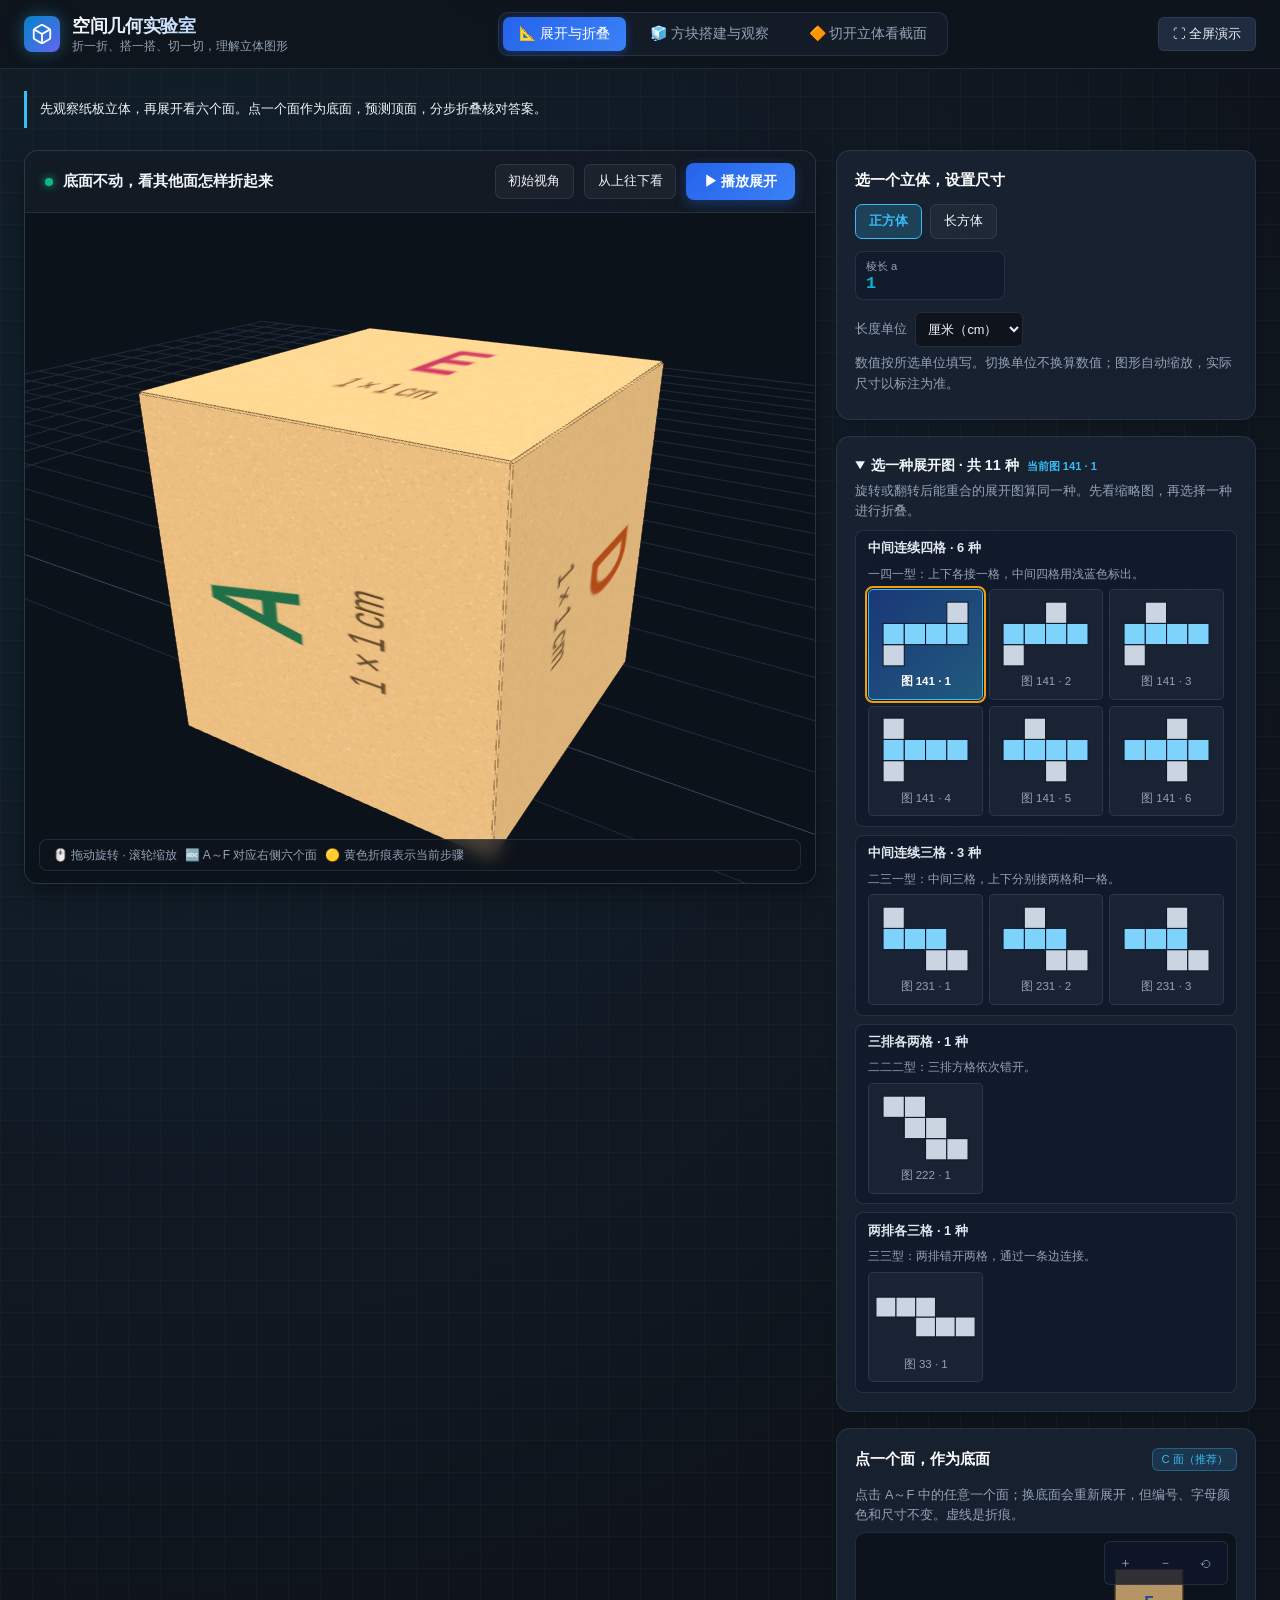
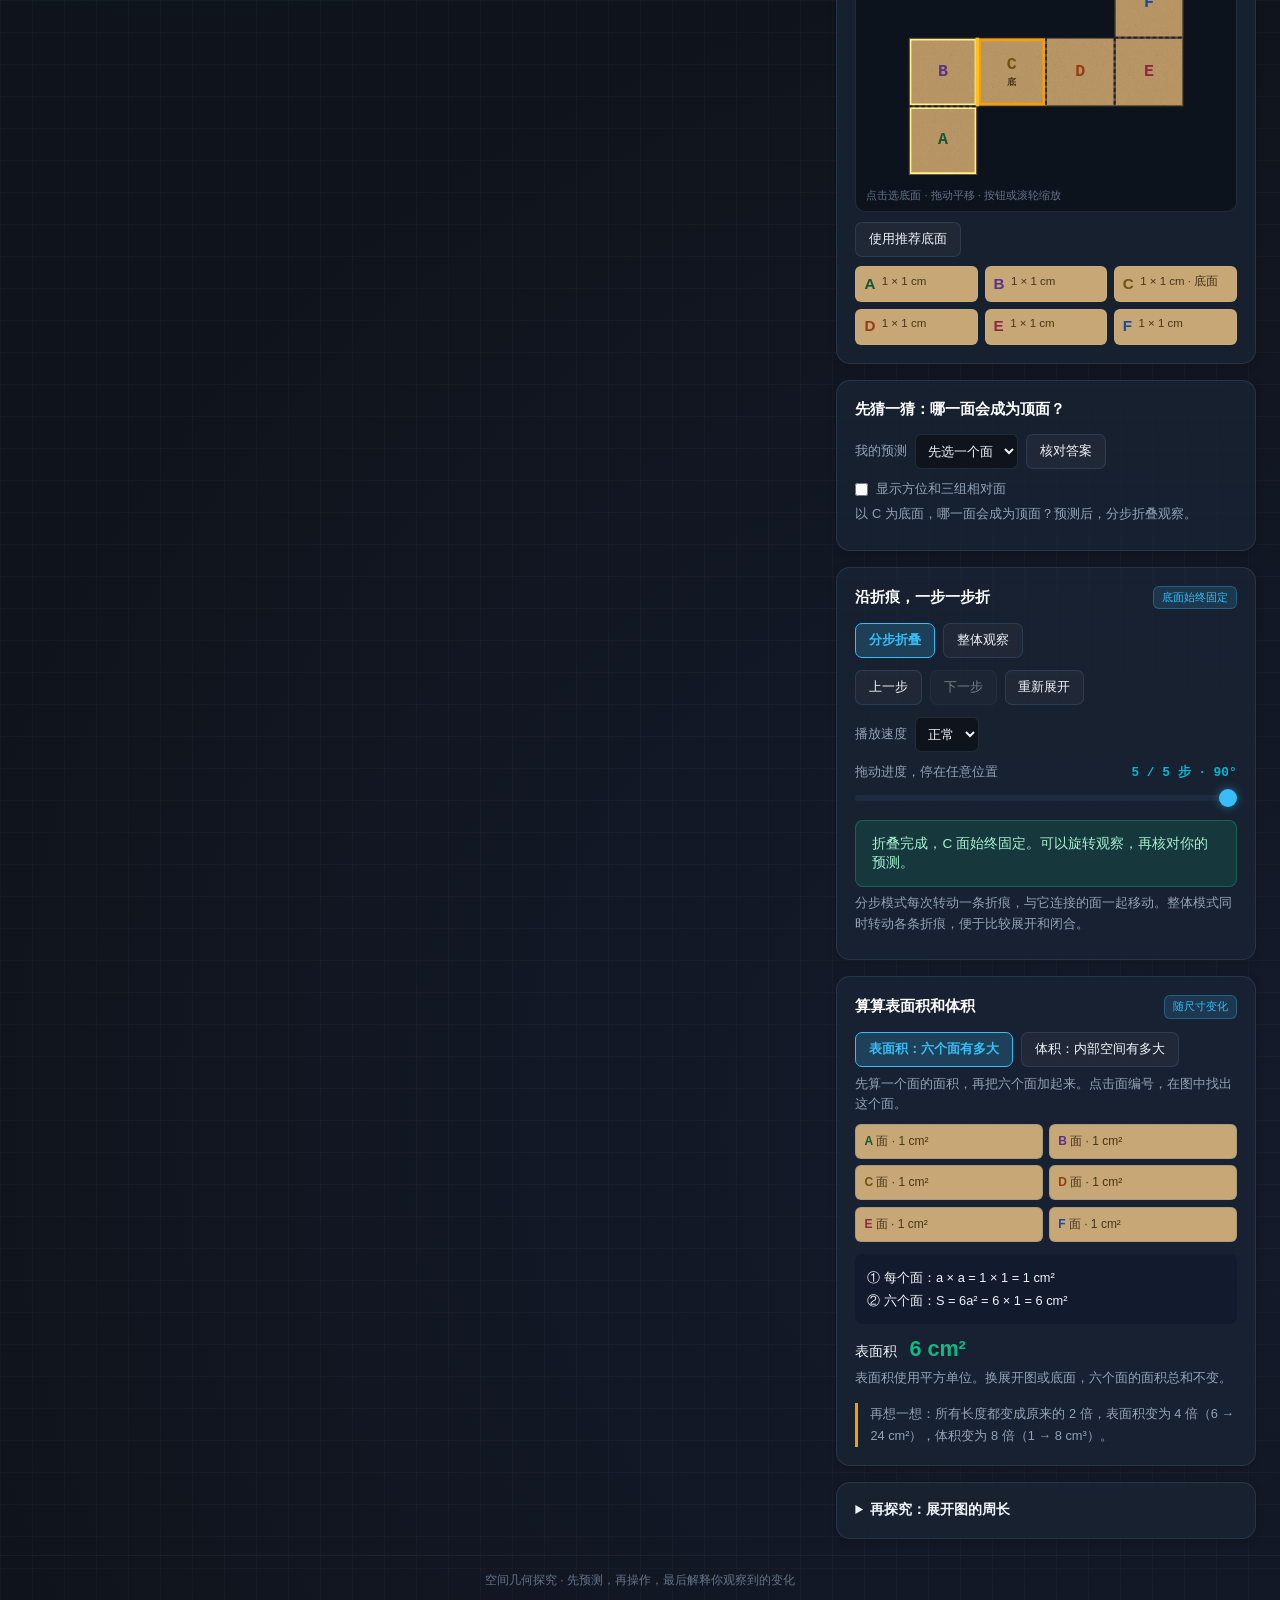
==== index.html @ ae6b18e2 "✨ feat: 更新展开图界面和功能，优化面颜色与样式" ====
<!DOCTYPE html>
<html lang="zh-CN">
<head>
  <meta charset="UTF-8">
  <meta name="viewport" content="width=device-width, initial-scale=1.0">
  <title>空间几何实验室 · 展开、搭建与截面</title>
  <link rel="stylesheet" href="css/main.css">
  <link rel="stylesheet" href="css/lab-modules.css">
</head>
<body>

  <!-- 顶部导航栏 -->
  <header class="header-bar">
    <div class="brand">
      <div class="brand-icon">
        <svg viewBox="0 0 24 24">
          <path d="M21 16V8a2 2 0 0 0-1-1.73l-7-4a2 2 0 0 0-2 0l-7 4A2 2 0 0 0 3 8v8a2 2 0 0 0 1 1.73l7 4a2 2 0 0 0 2 0l7-4A2 2 0 0 0 21 16z"></path>
          <polyline points="3.27 6.96 12 12.01 20.73 6.96"></polyline>
          <line x1="12" y1="22.08" x2="12" y2="12"></line>
        </svg>
      </div>
      <div class="brand-text">
        <h1>空间几何实验室</h1>
        <p>折一折、搭一搭、切一切，理解立体图形</p>
      </div>
    </div>

    <!-- 模块切换导航 -->
    <nav class="nav-tabs">
      <button class="tab-btn active" data-target="unfold">
        <span>📐 展开与折叠</span>
      </button>
      <button class="tab-btn" data-target="views">
        <span>🧊 方块搭建与观察</span>
      </button>
      <button class="tab-btn" data-target="section">
        <span>🔶 切开立体看截面</span>
      </button>
    </nav>

    <div class="header-actions">
      <button class="btn-secondary" id="btn-fullscreen" title="全屏沉浸式演示">
        <span>⛶ 全屏演示</span>
      </button>
    </div>
  </header>

  <!-- 主体工作区容器 -->
  <main class="main-container">

    <!-- ==============================================================
         模块 1: 通用展开与折叠工坊 (Unfold & Fold Studio)
         ============================================================== -->
    <section class="tab-panel active" id="panel-unfold">
      <p class="learning-note lesson-prompt">先观察纸板立体，再展开看六个面。点一个面作为底面，预测顶面，分步折叠核对答案。</p>
      <div class="workspace-grid">
        <div class="stage-card">
          <div class="stage-header">
            <div class="stage-title"><span class="dot"></span><span>底面不动，看其他面怎样折起来</span></div>
            <div class="stage-toolbar">
              <button class="btn-outline" id="btn-unfold-reset-cam">初始视角</button>
              <button class="btn-outline" id="btn-unfold-top-cam">从上往下看</button>
              <button class="btn-primary" id="btn-unfold-toggle">▶ 播放展开</button>
            </div>
          </div>
          <div class="stage-canvas-container" id="canvas-unfold-container">
            <div class="stage-overlay-tips">
              <span>🖱️ 拖动旋转 · 滚轮缩放</span>
              <span>🔤 A～F 对应右侧六个面</span>
              <span>🟡 黄色折痕表示当前步骤</span>
            </div>
          </div>
        </div>

        <div class="sidebar-panel">
          <div class="panel-card">
            <div class="card-title"><span>选一个立体，设置尺寸</span></div>
            <div class="btn-group">
              <button class="btn-outline unfold-shape-type-btn active" data-shape="cube">正方体</button>
              <button class="btn-outline unfold-shape-type-btn" data-shape="cuboid">长方体</button>
            </div>
            <div class="dimension-inputs-row cube-dimension-row" id="cube-dim-inputs-row" style="margin-top:0.75rem;">
              <div class="dim-input-box"><label for="unfold-cube-edge">棱长 a</label><input type="number" id="unfold-cube-edge" value="1" min="0.1" max="100" step="any"></div>
            </div>
            <div class="dimension-inputs-row" id="cuboid-dim-inputs-row" style="display:none;margin-top:0.75rem;">
              <div class="dim-input-box"><label for="unfold-dim-l">长</label><input type="number" id="unfold-dim-l" value="4" min="0.5" max="100" step="any"></div>
              <div class="dim-input-box"><label for="unfold-dim-w">宽</label><input type="number" id="unfold-dim-w" value="3" min="0.5" max="100" step="any"></div>
              <div class="dim-input-box"><label for="unfold-dim-h">高</label><input type="number" id="unfold-dim-h" value="2" min="0.5" max="100" step="any"></div>
            </div>
            <label class="unfold-speed-label" for="unfold-length-unit">长度单位
              <select id="unfold-length-unit"><option value="cm">厘米（cm）</option><option value="dm">分米（dm）</option><option value="m">米（m）</option></select>
            </label>
            <p class="learning-note">数值按所选单位填写。切换单位不换算数值；图形自动缩放，实际尺寸以标注为准。</p>
          </div>

          <details class="panel-card unfold-library" id="unfold-library" open>
            <summary><span id="unfold-library-title">选一种展开图 · 共 11 种</span><span class="tag" id="unfold-current-pattern"></span></summary>
            <p class="learning-note" id="unfold-library-note">旋转或翻转后能重合的展开图算同一种。</p>
            <div class="categories-accordion" id="unfold-pattern-library"></div>
          </details>

          <div class="panel-card">
            <div class="card-title"><span>点一个面，作为底面</span><span class="tag" id="unfold-base-label"></span></div>
            <p class="learning-note">点击 A～F 中的任意一个面；换底面会重新展开，但编号、字母颜色和尺寸不变。虚线是折痕。</p>
            <div class="unfold-canvas-2d-box" id="unfold-canvas-2d-box">
              <div class="canvas-2d-toolbar">
                <button class="canvas-2d-btn" id="btn-2d-zoomin" title="放大" aria-label="放大展开图">＋</button>
                <button class="canvas-2d-btn" id="btn-2d-zoomout" title="缩小" aria-label="缩小展开图">－</button>
                <button class="canvas-2d-btn" id="btn-2d-reset" title="居中" aria-label="展开图居中">⟲</button>
              </div>
              <div class="canvas-2d-drag-tip">点击选底面 · 拖动平移 · 按钮或滚轮缩放</div>
              <div class="unfold-canvas-stage" id="unfold-canvas-stage"></div>
            </div>
            <button class="btn-outline" id="btn-unfold-recommended" style="margin-top:0.6rem;">使用推荐底面</button>
            <div class="faces-legend-grid" id="faces-legend-container"></div>
          </div>

          <div class="panel-card">
            <div class="card-title"><span>先猜一猜：哪一面会成为顶面？</span></div>
            <div class="unfold-prediction-row">
              <label for="unfold-prediction">我的预测</label>
              <select id="unfold-prediction"></select>
              <button class="btn-outline" id="btn-unfold-check">核对答案</button>
            </div>
            <label class="views-check"><input type="checkbox" id="unfold-show-answers">显示方位和三组相对面</label>
            <p class="learning-note" id="unfold-answer" aria-live="polite"></p>
          </div>

          <div class="panel-card">
            <div class="card-title"><span>沿折痕，一步一步折</span><span class="tag">底面始终固定</span></div>
            <div class="btn-group">
              <button class="btn-outline unfold-mode-btn active" data-mode="steps" aria-pressed="true">分步折叠</button>
              <button class="btn-outline unfold-mode-btn" data-mode="together" aria-pressed="false">整体观察</button>
            </div>
            <div class="btn-group unfold-step-actions">
              <button class="btn-outline" id="btn-unfold-prev" disabled>上一步</button>
              <button class="btn-outline" id="btn-unfold-next">下一步</button>
              <button class="btn-outline" id="btn-unfold-open">重新展开</button>
            </div>
            <label class="unfold-speed-label" for="unfold-speed">播放速度
              <select id="unfold-speed"><option value="3.5">慢速</option><option value="2" selected>正常</option><option value="1">快速</option></select>
            </label>
            <div class="control-group" style="margin-top:0.75rem;">
              <div class="control-label"><label for="unfold-progress-slider">拖动进度，停在任意位置</label><span class="val" id="unfold-progress-val">0 / 5 步</span></div>
              <input type="range" id="unfold-progress-slider" min="0" max="1000" step="1" value="0">
            </div>
            <div class="status-banner info" id="unfold-status-banner">请选择展开图和底面。</div>
            <p class="learning-note">分步模式每次转动一条折痕，与它连接的面一起移动。整体模式同时转动各条折痕，便于比较展开和闭合。</p>
          </div>

          <div class="panel-card unfold-measures">
            <div class="card-title"><span>算算表面积和体积</span><span class="tag">随尺寸变化</span></div>
            <div class="btn-group" aria-label="选择计算内容">
              <button class="btn-outline unfold-measure-btn active" data-measure="area" aria-pressed="true">表面积：六个面有多大</button>
              <button class="btn-outline unfold-measure-btn" data-measure="volume" aria-pressed="false">体积：内部空间有多大</button>
            </div>
            <div id="unfold-area-lesson">
              <p class="learning-note">先算一个面的面积，再把六个面加起来。点击面编号，在图中找出这个面。</p>
              <div class="unfold-face-areas" id="unfold-face-areas"></div>
              <div class="measure-formula" id="unfold-area-formula"></div>
              <div class="measure-result">表面积 <strong id="unfold-area-result"></strong></div>
              <p class="learning-note">表面积使用平方单位。换展开图或底面，六个面的面积总和不变。</p>
            </div>
            <div id="unfold-volume-lesson" hidden>
              <p class="learning-note">把立体看成一层层相同的底面：底面积 × 垂直于底面的高度。</p>
              <div class="measure-formula" id="unfold-volume-formula"></div>
              <div class="measure-result">体积 <strong id="unfold-volume-result"></strong></div>
              <p class="learning-note">体积使用立方单位。这里计算折成完整立体后的体积；换底面会改变底面积和高度的取法，体积不变。</p>
              <button class="btn-outline" id="btn-unfold-show-solid">折到闭合，看完整立体</button>
            </div>
            <div class="measure-scaling" id="unfold-measure-scaling"></div>
          </div>

          <details class="panel-card unfold-perimeter">
            <summary>再探究：展开图的周长</summary>
            <div class="metric-card" id="perimeter-calc-result" style="margin-top:0.75rem;">请选择展开图。</div>
          </details>
        </div>
      </div>
    </section>


    <!-- ==============================================================
         模块 2: 通用小立方块堆叠与三视图生成器 (Voxel Studio)
         ============================================================== -->
    <section class="tab-panel" id="panel-views">
      <p class="learning-note lesson-prompt">先搭一个图形，再从不同方向观察。相同的主视图和左视图，能不能对应不同的搭法？</p>
      <div class="workspace-grid">
        <div class="stage-card">
          <div class="stage-header">
            <div class="stage-title"><span class="dot"></span><span>看看你搭的立体</span></div>
            <span class="tag" id="views-camera-label" aria-live="polite">自由观察</span>
          </div>
          <div class="views-observe-toolbar">
            <div class="btn-group" aria-label="选择观察方向">
              <button class="btn-outline views-direction-btn active" data-direction="" aria-pressed="true">自由观察</button>
              <button class="btn-outline views-direction-btn" data-direction="front" aria-pressed="false">从前看</button>
              <button class="btn-outline views-direction-btn" data-direction="back" aria-pressed="false">从后看</button>
              <button class="btn-outline views-direction-btn" data-direction="left" aria-pressed="false">从左看</button>
              <button class="btn-outline views-direction-btn" data-direction="right" aria-pressed="false">从右看</button>
              <button class="btn-outline views-direction-btn" data-direction="top" aria-pressed="false">从上看</button>
              <button class="btn-outline views-direction-btn" data-direction="bottom" aria-pressed="false">从下看</button>
            </div>
            <label class="views-check"><input type="checkbox" id="views-show-directions">显示搭建台的方向标记</label>
            <p class="learning-note">前后左右以搭建台为参照，拖动观察不会改变这些方向。黄色标记是右侧选中的位置。</p>
          </div>
          <div class="stage-canvas-container" id="canvas-views-container">
            <div class="stage-overlay-tips">
              <span>🖱️ 拖动旋转 · 滚轮缩放</span>
              <span>👆 点击方向按钮，与右侧的图比较</span>
            </div>
          </div>
        </div>

        <div class="sidebar-panel">
          <div class="panel-card">
            <div class="card-title"><span>搭一搭方块</span><span class="tag">选位置，再增减</span></div>
            <div class="views-board-size">
              <label>排数 <input type="number" id="views-rows" min="1" max="10" step="1" value="3"></label>
              <label>列数 <input type="number" id="views-cols" min="1" max="10" step="1" value="3"></label>
              <button class="btn-outline" id="btn-views-size">调整区域</button>
            </div>
            <div class="btn-group views-size-shortcuts">
              <button class="btn-outline" data-resize-axis="rows" data-delta="1">＋ 一排</button>
              <button class="btn-outline" data-resize-axis="rows" data-delta="-1">－ 末排</button>
              <button class="btn-outline" data-resize-axis="cols" data-delta="1">＋ 一列</button>
              <button class="btn-outline" data-resize-axis="cols" data-delta="-1">－ 末列</button>
            </div>
            <p class="learning-note">搭建区可设为 1～10 排、1～10 列。上方是后排，下方是前排；格内数字表示该位置有几块。</p>
            <div class="views-matrix-scroll">
              <table class="topview-matrix-table" id="topview-matrix-table" aria-label="从上往下看的搭建位置"></table>
            </div>
            <div class="views-selected-editor">
              <div class="control-label"><span>选中的位置</span><strong id="views-selected-cell"></strong></div>
              <div class="views-board-size">
                <label>方块数 <input type="number" id="views-cell-height" min="0" max="10" step="1" value="0"></label>
                <button class="btn-outline" id="btn-views-add">＋ 添加一块</button>
                <button class="btn-outline" id="btn-views-remove">－ 删除一块</button>
              </div>
              <p class="learning-note">每个位置最多 10 块，从底部连续堆叠。也可右键删除一块。</p>
            </div>
            <div class="btn-group">
              <button class="btn-outline" id="btn-views-undo" disabled>撤销上一步</button>
              <button class="btn-outline" id="btn-clear-views">清空方块</button>
            </div>
            <p id="views-edit-status" class="learning-note" role="status"></p>
          </div>

          <div class="panel-card">
            <div class="card-title"><span>从不同方向看</span><span class="tag">点击小图观察</span></div>
            <div class="btn-group" aria-label="显示哪些投影">
              <button class="btn-outline views-mode-btn active" data-mode="three" aria-pressed="true">三视图</button>
              <button class="btn-outline views-mode-btn" data-mode="six" aria-pressed="false">六方向视图</button>
            </div>
            <p class="learning-note" id="views-projection-note"></p>
            <div class="views-triple-display">
              <button class="view-card-mini views-direction-btn" data-direction="front" data-projection="front" aria-pressed="false">
                <span class="v-title">从前看 <span class="badge">主视图</span></span>
                <span class="view-svg-container"><svg id="svg-front-view" role="img" aria-label="主视图"></svg></span>
              </button>
              <button class="view-card-mini views-direction-btn" data-direction="left" data-projection="left" aria-pressed="false">
                <span class="v-title">从左看 <span class="badge">左视图</span></span>
                <span class="view-svg-container"><svg id="svg-left-view" role="img" aria-label="左视图"></svg></span>
              </button>
              <button class="view-card-mini views-direction-btn" data-direction="top" data-projection="top" aria-pressed="false">
                <span class="v-title">从上看 <span class="badge">俯视图</span></span>
                <span class="view-svg-container"><svg id="svg-top-view" role="img" aria-label="俯视图"></svg></span>
              </button>
              <button class="view-card-mini views-direction-btn" data-direction="back" data-projection="back" aria-pressed="false" hidden>
                <span class="v-title">从后看 <span class="badge">后视图</span></span>
                <span class="view-svg-container"><svg id="svg-back-view" role="img" aria-label="后视图"></svg></span>
              </button>
              <button class="view-card-mini views-direction-btn" data-direction="right" data-projection="right" aria-pressed="false" hidden>
                <span class="v-title">从右看 <span class="badge">右视图</span></span>
                <span class="view-svg-container"><svg id="svg-right-view" role="img" aria-label="右视图"></svg></span>
              </button>
              <button class="view-card-mini views-direction-btn" data-direction="bottom" data-projection="bottom" aria-pressed="false" hidden>
                <span class="v-title">从下看 <span class="badge">仰视图</span></span>
                <span class="view-svg-container"><svg id="svg-bottom-view" role="img" aria-label="仰视图"></svg></span>
              </button>
            </div>
            <label class="views-check"><input type="checkbox" id="views-show-heights">在上、下视图中显示辅助数量</label>
          </div>

          <div class="panel-card">
            <div class="card-title"><span>同样的视图，不同的搭法</span></div>
            <div class="status-banner" id="views-q16-banner"></div>
            <div class="btn-group" style="margin-top:0.75rem;">
              <button class="btn-outline" id="btn-views-min">试试最少用几块</button>
              <button class="btn-outline" id="btn-views-max">试试最多用几块</button>
            </div>
            <p class="learning-note">保持主视图和左视图，换一种搭法。观察俯视图，解释方块数为什么不同；可以撤销恢复。</p>
          </div>

          <div class="panel-card">
            <div class="card-title"><span>从这些例子开始</span><span class="tag">载入会替换当前搭法，可撤销</span></div>
            <div class="unfold-templates-pill">
              <button class="template-pill-btn views-demo-btn active" data-pattern="stepped">高低错落</button>
              <button class="template-pill-btn views-demo-btn" data-pattern="corner">层层阶梯</button>
              <button class="template-pill-btn views-demo-btn" data-pattern="u-shape">围成凹形</button>
            </div>
          </div>
        </div>
      </div>
    </section>


    <!-- ==============================================================
         模块 3: 通用截面与切片实验室 (Cross-Section Lab)
         ============================================================== -->
    <section class="tab-panel" id="panel-section">
      <p class="learning-note lesson-prompt">先预测截面形状，再改变高度或立体姿态。拖动 3D 画面只改变观察视角；截面由右侧参数决定。</p>
      <div class="workspace-grid">
        <div class="stage-card">
          <div class="stage-header">
            <div class="stage-title">
              <span class="dot"></span>
              <span>看看切出来的形状</span>
            </div>
            <div class="stage-toolbar">
              <button class="btn-outline" id="btn-section-reset-cam">回到初始视角</button>
              <span id="section-shape-badge" class="section-shape-badge tri">计算截面中...</span>
            </div>
          </div>
          <div class="stage-canvas-container" id="canvas-section-container">
            <div class="stage-overlay-tips">
              <span>🖱️ <kbd>拖拽</kbd> 旋转观察视角（不改变截面）</span>
              <span>🟡 黄色图形就是切出的截面</span>
            </div>
          </div>
        </div>

        <div class="sidebar-panel">
          <div class="panel-card">
            <div class="card-title">
              <span>选择要切的立体</span>
              <span class="tag">比较不同立体</span>
            </div>
            <div class="btn-group">
              <button class="btn-outline solid-type-btn active" data-solid="cube">正方体 (6面)</button>
              <button class="btn-outline solid-type-btn" data-solid="cuboid">长方体 (6面)</button>
              <button class="btn-outline solid-type-btn" data-solid="tetra">正四面体 (4面)</button>
            </div>
          </div>

          <div class="panel-card">
            <div class="card-title">
              <span>改变切的位置和立体姿态</span>
              <span class="tag">边调边观察</span>
            </div>
            <div class="control-group">
              <div class="control-label">
                <span>切到多高的位置</span>
                <span class="val" id="water-level-val">50%</span>
              </div>
              <input aria-label="水平切面相对高度" type="range" id="water-level-slider" min="5" max="95" value="50">
            </div>

            <!-- 经典姿态预设 -->
            <div class="control-group">
              <div class="control-label">
                <span>试试这些切法</span>
              </div>
              <div class="preset-orientations-grid">
                <button class="btn-outline" id="btn-preset-corner">📐 靠近底部切角</button>
                <button class="btn-outline" id="btn-preset-face">⬛ 平放中部切面</button>
                <button class="btn-outline" id="btn-preset-edge">▱ 倾斜切面</button>
                <button class="btn-outline" id="btn-preset-hexagon">🛑 中部对称（正六边形）</button>
              </div>
            </div>

            <!-- 三轴微调 -->
            <div class="control-group">
              <div class="control-label">
                <span>转动立体，观察截面变化</span>
              </div>
              <div style="display:grid;grid-template-columns:repeat(3, 1fr);gap:0.4rem;">
                <label class="axis-control">X 轴 <output id="cube-rot-x-val"></output><input aria-label="几何体 X 轴姿态角" step="0.1" type="range" id="cube-rot-x" min="-180" max="180" value="45" title="X轴旋转"></label>
                <label class="axis-control">Y 轴 <output id="cube-rot-y-val"></output><input aria-label="几何体 Y 轴姿态角" step="0.1" type="range" id="cube-rot-y" min="-180" max="180" value="0" title="Y轴旋转"></label>
                <label class="axis-control">Z 轴 <output id="cube-rot-z-val"></output><input aria-label="几何体 Z 轴姿态角" step="0.1" type="range" id="cube-rot-z" min="-180" max="180" value="35" title="Z轴旋转"></label>
              </div>
            </div>

            <!-- 数据指标 -->
            <div class="metric-grid">
              <div class="metric-card">
                <div class="label">切出的图形有几条边</div>
                <div class="value" id="sec-metric-edges">-</div>
              </div>
              <div class="metric-card">
                <div class="label">这个立体最多能切出几条边</div>
                <div class="value" id="sec-metric-max" style="color:var(--accent-emerald);">-</div>
              </div>
            </div>

            <div style="font-size:0.8rem;color:#cbd5e1;margin-top:0.75rem;" id="section-shape-desc"></div>

            <!-- 通用定理卡片 -->
            <div class="impossible-heptagon-card">
              <div class="impossible-title">
                <span>💡 截面边数为什么有上限？</span>
              </div>
              <div class="impossible-desc">
                平面截凸多面体所形成的截面，其<strong>每一条边都是该平面与多面体某一个表面的交线</strong>。<br>
                因此：<strong>截面多边形的边数 k 绝不可能超过该几何体自身的表面总数 F</strong>（有面积的截面满足 3 ≤ k ≤ F）。
              </div>
            </div>
          </div>
        </div>
      </div>
    </section>


  </main>

  <footer class="footer-bar">
    空间几何探究 · 先预测，再操作，最后解释你观察到的变化
  </footer>

  <!-- 引入 Three.js 与 OrbitControls (优先本地，缺失时自动 CDN 回退) -->
  <script src="lib/three.min.js"></script>
  <script>
    if (!window.THREE) {
      document.write('<script src="https://cdnjs.cloudflare.com/ajax/libs/three.js/r128/three.min.js"><\/script>');
    }
  </script>
  <script src="lib/OrbitControls.js"></script>
  <script>
    if (!window.THREE || !THREE.OrbitControls) {
      document.write('<script src="https://cdn.jsdelivr.net/npm/three@0.128.0/examples/js/controls/OrbitControls.js"><\/script>');
    }
  </script>

  <!-- 业务逻辑脚本 -->
  <script src="js/lab-common.js"></script>
  <script src="js/lab-unfold.js"></script>
  <script src="js/lab-views.js"></script>
  <script src="js/lab-section.js"></script>
  <script src="js/app.js"></script>

</body>
</html>
---- css/main.css ----
/* ===================================================================
   几何空间探索实验室 (MathSpace 3D Geometric Lab)
   现代数学教学与空间几何探究平台
   =================================================================== */

:root {
  --bg-primary: #0f141c;
  --bg-secondary: #161e2b;
  --bg-tertiary: #1f2b3e;
  --bg-card: rgba(26, 36, 52, 0.75);
  --bg-card-hover: rgba(35, 49, 70, 0.85);
  --border-color: rgba(90, 115, 150, 0.25);
  --border-focus: #3b82f6;

  --text-main: #f1f5f9;
  --text-muted: #94a3b8;
  --text-dim: #64748b;

  --accent-blue: #38bdf8;
  --accent-cyan: #06b6d4;
  --accent-emerald: #10b981;
  --accent-amber: #f59e0b;
  --accent-rose: #f43f5e;
  --accent-indigo: #6366f1;
  --accent-purple: #8b5cf6;

  --shadow-sm: 0 2px 8px rgba(0, 0, 0, 0.2);
  --shadow-md: 0 8px 24px rgba(0, 0, 0, 0.35);
  --shadow-lg: 0 16px 40px rgba(0, 0, 0, 0.5);

  --font-sans: -apple-system, BlinkMacSystemFont, "Segoe UI", Roboto, "PingFang SC", "Hiragino Sans GB", "Microsoft YaHei", sans-serif;
  --font-mono: "JetBrains Mono", "Fira Code", Consolas, Menlo, monospace;
}

* {
  box-sizing: border-box;
  margin: 0;
  padding: 0;
}

body {
  font-family: var(--font-sans);
  background-color: var(--bg-primary);
  color: var(--text-main);
  min-height: 100vh;
  display: flex;
  flex-direction: column;
  overflow-x: hidden;
  background-image: 
    radial-gradient(circle at 15% 15%, rgba(56, 189, 248, 0.08) 0%, transparent 40%),
    radial-gradient(circle at 85% 85%, rgba(99, 102, 241, 0.08) 0%, transparent 40%),
    linear-gradient(rgba(255, 255, 255, 0.02) 1px, transparent 1px),
    linear-gradient(90deg, rgba(255, 255, 255, 0.02) 1px, transparent 1px);
  background-size: 100% 100%, 100% 100%, 32px 32px, 32px 32px;
}

/* 顶部导航栏 */
.header-bar {
  background: rgba(15, 20, 28, 0.85);
  backdrop-filter: blur(16px);
  -webkit-backdrop-filter: blur(16px);
  border-bottom: 1px solid var(--border-color);
  padding: 0.75rem 1.5rem;
  display: flex;
  align-items: center;
  justify-content: space-between;
  position: sticky;
  top: 0;
  z-index: 50;
}

.brand {
  display: flex;
  align-items: center;
  gap: 0.75rem;
}

.brand-icon {
  width: 36px;
  height: 36px;
  background: linear-gradient(135deg, #0284c7, #6366f1);
  border-radius: 8px;
  display: flex;
  align-items: center;
  justify-content: center;
  box-shadow: 0 0 16px rgba(56, 189, 248, 0.35);
}

.brand-icon svg {
  width: 22px;
  height: 22px;
  fill: none;
  stroke: #ffffff;
  stroke-width: 2;
}

.brand-text h1 {
  font-size: 1.15rem;
  font-weight: 700;
  letter-spacing: -0.02em;
  background: linear-gradient(to right, #f8fafc, #93c5fd);
  -webkit-background-clip: text;
  -webkit-text-fill-color: transparent;
}

.brand-text p {
  font-size: 0.75rem;
  color: var(--text-muted);
}

/* 模块切换导航 */
.nav-tabs {
  display: flex;
  gap: 0.5rem;
  background: rgba(22, 30, 43, 0.8);
  padding: 0.25rem;
  border-radius: 10px;
  border: 1px solid var(--border-color);
}

.tab-btn {
  display: flex;
  align-items: center;
  gap: 0.5rem;
  padding: 0.5rem 1rem;
  background: transparent;
  border: none;
  color: var(--text-muted);
  font-size: 0.875rem;
  font-weight: 500;
  border-radius: 7px;
  cursor: pointer;
  transition: all 0.2s ease;
  white-space: nowrap;
}

.tab-btn:hover {
  color: var(--text-main);
  background: rgba(255, 255, 255, 0.05);
}

.tab-btn.active {
  color: #ffffff;
  background: linear-gradient(135deg, #2563eb, #3b82f6);
  box-shadow: 0 2px 10px rgba(37, 99, 235, 0.4);
}

.tab-badge {
  font-size: 0.65rem;
  padding: 0.1rem 0.4rem;
  background: rgba(255, 255, 255, 0.2);
  border-radius: 999px;
  font-family: var(--font-mono);
}

/* 顶部操作区 */
.header-actions {
  display: flex;
  align-items: center;
  gap: 0.75rem;
}

.btn-secondary {
  display: flex;
  align-items: center;
  gap: 0.4rem;
  padding: 0.45rem 0.85rem;
  background: var(--bg-tertiary);
  border: 1px solid var(--border-color);
  color: var(--text-main);
  font-size: 0.8rem;
  border-radius: 6px;
  cursor: pointer;
  transition: all 0.2s;
}

.btn-secondary:hover {
  background: rgba(255, 255, 255, 0.1);
  border-color: rgba(255, 255, 255, 0.2);
}

/* 主内容容器 */
.main-container {
  flex: 1;
  display: flex;
  flex-direction: column;
  padding: 1rem 1.5rem;
  gap: 1rem;
  max-width: 1720px;
  width: 100%;
  margin: 0 auto;
}

/* 模块面板基础布局 */
.tab-panel {
  display: none;
  flex: 1;
  animation: fadeIn 0.3s ease forwards;
}

.tab-panel.active {
  display: flex;
  flex-direction: column;
  gap: 1rem;
}

@keyframes fadeIn {
  from { opacity: 0; transform: translateY(6px); }
  to { opacity: 1; transform: translateY(0); }
}

/* 左右分栏工作台 */
.workspace-grid {
  display: grid;
  grid-template-columns: 1fr 420px;
  gap: 1.25rem;
  flex: 1;
  min-height: 640px;
}

@media (max-width: 1200px) {
  .workspace-grid {
    grid-template-columns: 1fr;
  }
}

/* 3D 舞台与主视区卡片 */
.stage-card {
  background: var(--bg-card);
  backdrop-filter: blur(12px);
  -webkit-backdrop-filter: blur(12px);
  border: 1px solid var(--border-color);
  border-radius: 14px;
  display: flex;
  flex-direction: column;
  overflow: hidden;
  box-shadow: var(--shadow-md);
  position: relative;
}

.stage-header {
  padding: 0.75rem 1.25rem;
  background: rgba(15, 20, 28, 0.6);
  border-bottom: 1px solid var(--border-color);
  display: flex;
  align-items: center;
  justify-content: space-between;
}

.stage-title {
  display: flex;
  align-items: center;
  gap: 0.6rem;
  font-size: 0.95rem;
  font-weight: 600;
}

.stage-title .dot {
  width: 8px;
  height: 8px;
  border-radius: 50%;
  background: var(--accent-emerald);
  box-shadow: 0 0 8px var(--accent-emerald);
}

.stage-toolbar {
  display: flex;
  align-items: center;
  gap: 0.5rem;
}

.stage-canvas-container {
  flex: 1;
  position: relative;
  min-height: 480px;
  background: radial-gradient(circle at center, #182333 0%, #0c121a 100%);
  cursor: grab;
}

.stage-canvas-container:active {
  cursor: grabbing;
}

.stage-canvas-container canvas {
  width: 100% !important;
  height: 100% !important;
  display: block;
}

/* 3D 浮动提示与辅助层 */
.stage-overlay-tips {
  position: absolute;
  bottom: 12px;
  left: 14px;
  background: rgba(15, 20, 28, 0.75);
  backdrop-filter: blur(8px);
  border: 1px solid var(--border-color);
  padding: 0.4rem 0.8rem;
  border-radius: 8px;
  font-size: 0.75rem;
  color: var(--text-muted);
  pointer-events: none;
  display: flex;
  align-items: center;
  gap: 0.5rem;
}

.stage-overlay-tips kbd {
  background: rgba(255, 255, 255, 0.1);
  padding: 0.1rem 0.35rem;
  border-radius: 4px;
  font-family: var(--font-mono);
  color: var(--text-main);
}

/* 右侧控制与原题解析卡片 */
.sidebar-panel {
  display: flex;
  flex-direction: column;
  gap: 1rem;
}

.panel-card {
  background: var(--bg-card);
  backdrop-filter: blur(12px);
  -webkit-backdrop-filter: blur(12px);
  border: 1px solid var(--border-color);
  border-radius: 14px;
  padding: 1.15rem;
  box-shadow: var(--shadow-sm);
}

.card-title {
  font-size: 0.95rem;
  font-weight: 600;
  display: flex;
  align-items: center;
  justify-content: space-between;
  margin-bottom: 0.85rem;
  color: #ffffff;
}

.card-title .tag {
  font-size: 0.7rem;
  font-weight: 500;
  padding: 0.2rem 0.5rem;
  border-radius: 6px;
  background: rgba(56, 189, 248, 0.15);
  color: var(--accent-blue);
  border: 1px solid rgba(56, 189, 248, 0.3);
}

/* 试卷原题展示小条 */
.question-snippet {
  background: rgba(15, 23, 42, 0.6);
  border-left: 3px solid var(--accent-blue);
  padding: 0.75rem;
  border-radius: 0 8px 8px 0;
  font-size: 0.825rem;
  line-height: 1.5;
  color: var(--text-main);
  margin-bottom: 0.85rem;
}

.question-snippet .q-badge {
  display: inline-block;
  font-weight: bold;
  color: var(--accent-blue);
  margin-right: 0.3rem;
}

/* 交互控制组 */
.control-group {
  margin-bottom: 0.9rem;
}

.control-group:last-child {
  margin-bottom: 0;
}

.control-label {
  display: flex;
  justify-content: space-between;
  font-size: 0.8rem;
  color: var(--text-muted);
  margin-bottom: 0.4rem;
}

.control-label span.val {
  color: var(--accent-cyan);
  font-family: var(--font-mono);
  font-weight: 600;
}

/* 按钮与选项卡组 */
.btn-group {
  display: flex;
  gap: 0.5rem;
  flex-wrap: wrap;
}

.btn-primary {
  display: inline-flex;
  align-items: center;
  justify-content: center;
  gap: 0.5rem;
  padding: 0.6rem 1.1rem;
  background: linear-gradient(135deg, #2563eb, #3b82f6);
  color: #ffffff;
  border: none;
  border-radius: 8px;
  font-size: 0.85rem;
  font-weight: 600;
  cursor: pointer;
  transition: all 0.2s ease;
  box-shadow: 0 4px 12px rgba(37, 99, 235, 0.35);
}

.btn-primary:hover {
  transform: translateY(-1px);
  box-shadow: 0 6px 16px rgba(37, 99, 235, 0.5);
}

.btn-primary:active {
  transform: translateY(0);
}

.btn-accent {
  background: linear-gradient(135deg, #059669, #10b981);
  box-shadow: 0 4px 12px rgba(16, 185, 129, 0.35);
}

.btn-accent:hover {
  box-shadow: 0 6px 16px rgba(16, 185, 129, 0.5);
}

.btn-outline {
  padding: 0.5rem 0.8rem;
  background: rgba(255, 255, 255, 0.04);
  border: 1px solid var(--border-color);
  color: var(--text-main);
  border-radius: 7px;
  font-size: 0.8rem;
  cursor: pointer;
  transition: all 0.2s;
}

.btn-outline:hover {
  background: rgba(255, 255, 255, 0.1);
  border-color: rgba(255, 255, 255, 0.25);
}

.btn-outline.active {
  background: rgba(56, 189, 248, 0.2);
  border-color: var(--accent-blue);
  color: var(--accent-blue);
  font-weight: 600;
}

/* 滑动条美化 */
input[type="range"] {
  -webkit-appearance: none;
  width: 100%;
  height: 6px;
  background: var(--bg-tertiary);
  border-radius: 3px;
  outline: none;
}

input[type="range"]::-webkit-slider-thumb {
  -webkit-appearance: none;
  width: 18px;
  height: 18px;
  border-radius: 50%;
  background: var(--accent-blue);
  cursor: pointer;
  box-shadow: 0 0 10px rgba(56, 189, 248, 0.5);
  transition: transform 0.1s;
}

input[type="range"]::-webkit-slider-thumb:hover {
  transform: scale(1.15);
}

/* 结论与状态提示卡 */
.status-banner {
  padding: 0.8rem 1rem;
  border-radius: 8px;
  font-size: 0.85rem;
  line-height: 1.45;
  margin-top: 0.75rem;
  display: flex;
  align-items: flex-start;
  gap: 0.6rem;
}

.status-banner.success {
  background: rgba(16, 185, 129, 0.15);
  border: 1px solid rgba(16, 185, 129, 0.35);
  color: #a7f3d0;
}

.status-banner.warning {
  background: rgba(245, 158, 11, 0.15);
  border: 1px solid rgba(245, 158, 11, 0.35);
  color: #fde68a;
}

.status-banner.danger {
  background: rgba(244, 63, 94, 0.15);
  border: 1px solid rgba(244, 63, 94, 0.35);
  color: #fecdd3;
}

.status-banner.info {
  background: rgba(56, 189, 248, 0.15);
  border: 1px solid rgba(56, 189, 248, 0.35);
  color: #bae6fd;
}

/* 数据看板小表格与指标卡 */
.metric-grid {
  display: grid;
  grid-template-columns: repeat(2, 1fr);
  gap: 0.6rem;
  margin-top: 0.75rem;
}

.metric-card {
  background: rgba(15, 23, 42, 0.45);
  padding: 0.65rem;
  border-radius: 8px;
  border: 1px solid rgba(255, 255, 255, 0.05);
}

.metric-card .label {
  font-size: 0.72rem;
  color: var(--text-muted);
}

.metric-card .value {
  font-size: 1.15rem;
  font-weight: 700;
  font-family: var(--font-mono);
  color: var(--accent-cyan);
  margin-top: 0.2rem;
}

/* 核心知识点收折面板 */
.knowledge-drawer {
  background: rgba(15, 23, 42, 0.5);
  border-radius: 8px;
  border: 1px solid var(--border-color);
  overflow: hidden;
  margin-top: 0.75rem;
}

.knowledge-header {
  padding: 0.65rem 0.9rem;
  cursor: pointer;
  display: flex;
  justify-content: space-between;
  align-items: center;
  font-size: 0.8rem;
  font-weight: 600;
  color: var(--text-muted);
  user-select: none;
  transition: color 0.2s;
}

.knowledge-header:hover {
  color: var(--text-main);
}

.knowledge-body {
  padding: 0.85rem;
  font-size: 0.8rem;
  line-height: 1.6;
  color: #cbd5e1;
  border-top: 1px solid var(--border-color);
  background: rgba(10, 15, 24, 0.3);
}

.knowledge-body ol, .knowledge-body ul {
  padding-left: 1.2rem;
  margin-top: 0.4rem;
}

.knowledge-body li {
  margin-bottom: 0.3rem;
}

/* 底栏 */
.footer-bar {
  text-align: center;
  padding: 1rem;
  font-size: 0.75rem;
  color: var(--text-dim);
  border-top: 1px solid rgba(255, 255, 255, 0.05);
  margin-top: auto;
}

/* Teaching controls remain usable on a projector, tablet, and keyboard. */
button:focus-visible, input:focus-visible {
  outline: 3px solid var(--accent-amber);
  outline-offset: 3px;
}
button[hidden] { display: none; }
.workspace-grid { grid-template-columns: minmax(0, 1fr) 420px; align-items: start; }
.stage-card { min-width: 0; position: sticky; top: 90px; }
.stage-canvas-container { height: min(65vh, 720px); flex: auto; }
.stage-canvas-container canvas { position: absolute; inset: 0; }
.stage-overlay-tips { z-index: 1; flex-wrap: wrap; right: 14px; }
.stage-header, .stage-toolbar { flex-wrap: wrap; gap: 0.6rem; }
.learning-note { color: var(--text-muted); font-size: 0.8rem; line-height: 1.6; margin: 0.4rem 0; }
.lesson-prompt { color: var(--text-main); border-left: 3px solid var(--accent-blue); padding: 0.5rem 0.8rem; }
.axis-control { font-size: 0.75rem; color: var(--text-muted); display: grid; gap: 0.5rem; }
.viewport-error { padding: 2rem; color: #fde68a; }
@media (max-width: 1200px) {
  .workspace-grid { grid-template-columns: minmax(0, 1fr); }
  .stage-card { position: relative; top: auto; }
  .header-bar { flex-wrap: wrap; gap: 0.75rem; }
  .nav-tabs { order: 3; width: 100%; overflow-x: auto; }
}
@media (max-width: 600px) {
  .header-bar { padding: 0.65rem; }
  .main-container { padding: 0.75rem; }
  .brand-text h1 { font-size: 0.95rem; }
  .brand-text p { font-size: 0.65rem; }
  .tab-btn { padding: 0.6rem 0.65rem; font-size: 0.8rem; }
  .stage-header { padding: 0.75rem; }
  .stage-canvas-container { min-height: 340px; height: 48vh; }
  .panel-card { padding: 0.85rem; }
  .stage-overlay-tips { font-size: 0.65rem; }
}
@media (prefers-reduced-motion: reduce) {
  *, *::before, *::after { animation: none !important; transition: none !important; }
}

/* The stage fills the visible teaching area without following a long sidebar. */
.stage-card { top: calc(var(--app-header-height, 78px) + 12px); }
.stage-card > .stage-header, .stage-card > .views-observe-toolbar { flex-shrink: 0; }
.stage-card > .stage-canvas-container { flex: 1 1 0; min-height: 0; height: auto; }
@media (max-width: 1200px) {
  .stage-card { top: auto; }
}
---- css/lab-modules.css ----
/* ===================================================================
   各模块专属交互样式 (lab-modules.css)
   =================================================================== */

/* ---------------- 模块1: 展开与折叠实验室 ---------------- */
.unfold-grid-editor {
  display: flex;
  flex-direction: column;
  gap: 0.75rem;
}

.unfold-canvas-2d-box {
  background: rgba(10, 15, 24, 0.7);
  border: 1px solid var(--border-color);
  border-radius: 10px;
  position: relative;
  min-height: 260px;
  height: 280px;
  overflow: hidden;
  cursor: grab;
  user-select: none;
}

.unfold-canvas-2d-box:active {
  cursor: grabbing;
}

.unfold-canvas-stage {
  position: absolute;
  top: 50%;
  left: 50%;
  transform-origin: 0 0;
  transition: transform 0.05s ease-out;
  display: flex;
  align-items: center;
  justify-content: center;
}

/* 2D 矩形展开面块样式 */
.net-rect-face {
  position: absolute;
  border-radius: 4px;
  border: 2px solid rgba(255, 255, 255, 0.85);
  display: flex;
  align-items: center;
  justify-content: center;
  box-shadow: 0 4px 14px rgba(0, 0, 0, 0.4);
  font-family: var(--font-mono);
  font-weight: bold;
  color: #ffffff;
  text-shadow: 0 1px 3px rgba(0, 0, 0, 0.75);
  user-select: none;
  box-sizing: border-box;
}

/* 2D 画布浮动控制条 */
.canvas-2d-toolbar {
  position: absolute;
  top: 8px;
  right: 8px;
  display: flex;
  gap: 4px;
  z-index: 10;
  background: rgba(15, 23, 42, 0.8);
  padding: 3px;
  border-radius: 6px;
  border: 1px solid var(--border-color);
}

.canvas-2d-btn {
  background: transparent;
  border: none;
  color: var(--text-muted);
  width: 26px;
  height: 26px;
  display: flex;
  align-items: center;
  justify-content: center;
  border-radius: 4px;
  cursor: pointer;
  font-size: 0.8rem;
  transition: all 0.15s;
}

.canvas-2d-btn:hover {
  background: rgba(255, 255, 255, 0.1);
  color: #ffffff;
}

.canvas-2d-drag-tip {
  position: absolute;
  bottom: 8px;
  left: 10px;
  font-size: 0.7rem;
  color: var(--text-dim);
  pointer-events: none;
  z-index: 10;
}

.net-grid-table {
  border-collapse: separate;
  border-spacing: 4px;
}

.net-cell {
  width: 44px;
  height: 44px;
  border-radius: 6px;
  background: rgba(255, 255, 255, 0.04);
  border: 1px dashed rgba(255, 255, 255, 0.15);
  display: flex;
  align-items: center;
  justify-content: center;
  font-family: var(--font-mono);
  font-weight: bold;
  font-size: 1rem;
  cursor: pointer;
  user-select: none;
  transition: all 0.2s cubic-bezier(0.4, 0, 0.2, 1);
  color: var(--text-dim);
}

.net-cell:hover {
  background: rgba(255, 255, 255, 0.1);
  border-color: rgba(255, 255, 255, 0.3);
}

.net-cell.active-face {
  background: linear-gradient(135deg, #2563eb, #3b82f6);
  border: 1px solid #60a5fa;
  color: #ffffff;
  box-shadow: 0 4px 12px rgba(37, 99, 235, 0.4);
}

.net-cell.face-cut {
  background: rgba(244, 63, 94, 0.15);
  border: 1px dashed #f43f5e;
  color: #f43f5e;
  text-decoration: line-through;
  opacity: 0.6;
}

.net-cell.base-face {
  background: linear-gradient(135deg, #059669, #10b981) !important;
  border-color: #34d399 !important;
  box-shadow: 0 4px 12px rgba(16, 185, 129, 0.4) !important;
}

.net-cell.overlap-face {
  background: linear-gradient(135deg, #dc2626, #ef4444) !important;
  border-color: #f87171 !important;
  animation: pulseShake 0.4s infinite;
}

@keyframes pulseShake {
  0%, 100% { transform: scale(1); }
  50% { transform: scale(1.08); }
}

.unfold-templates-pill {
  display: flex;
  gap: 0.4rem;
  overflow-x: auto;
  padding-bottom: 0.4rem;
}

.template-pill-btn {
  padding: 0.35rem 0.65rem;
  background: var(--bg-tertiary);
  border: 1px solid var(--border-color);
  color: var(--text-muted);
  border-radius: 6px;
  font-size: 0.75rem;
  cursor: pointer;
  white-space: nowrap;
  transition: all 0.2s;
}

.template-pill-btn:hover, .template-pill-btn.active {
  background: rgba(56, 189, 248, 0.2);
  border-color: var(--accent-blue);
  color: var(--accent-blue);
}

/* 11 种分类展开图选择面板 */
.categories-accordion {
  display: flex;
  flex-direction: column;
  gap: 0.5rem;
  margin-top: 0.5rem;
}

.category-group-card {
  background: rgba(15, 23, 42, 0.55);
  border: 1px solid var(--border-color);
  border-radius: 8px;
  padding: 0.6rem 0.75rem;
}

.category-title-row {
  display: flex;
  justify-content: space-between;
  align-items: center;
  font-size: 0.8rem;
  font-weight: 600;
  color: #e2e8f0;
  margin-bottom: 0.45rem;
}

.category-title-row .count-badge {
  font-size: 0.68rem;
  padding: 0.1rem 0.45rem;
  border-radius: 999px;
  background: rgba(56, 189, 248, 0.2);
  color: var(--accent-blue);
}

.category-btn-grid {
  display: grid;
  grid-template-columns: repeat(3, 1fr);
  gap: 0.35rem;
}

.net-pattern-btn {
  padding: 0.35rem 0.5rem;
  font-size: 0.72rem;
  background: rgba(255, 255, 255, 0.04);
  border: 1px solid var(--border-color);
  color: var(--text-muted);
  border-radius: 5px;
  cursor: pointer;
  text-align: center;
  transition: all 0.15s ease;
}

.net-pattern-btn:hover {
  background: rgba(56, 189, 248, 0.15);
  border-color: var(--accent-blue);
  color: var(--text-main);
}

.net-pattern-btn.active {
  background: linear-gradient(135deg, rgba(37, 99, 235, 0.4), rgba(56, 189, 248, 0.4));
  border-color: var(--accent-blue);
  color: #ffffff;
  font-weight: bold;
}

/* 6面颜色图例徽章栏 */
.faces-legend-grid {
  display: grid;
  grid-template-columns: repeat(3, 1fr);
  gap: 0.4rem;
  margin-top: 0.6rem;
}

.face-legend-item {
  display: flex;
  align-items: center;
  gap: 0.4rem;
  font-size: 0.72rem;
  background: rgba(15, 23, 42, 0.45);
  padding: 0.3rem 0.5rem;
  border-radius: 6px;
  border: 1px solid rgba(255, 255, 255, 0.06);
}

.face-color-dot {
  width: 12px;
  height: 12px;
  border-radius: 3px;
  flex-shrink: 0;
}

/* ---------------- 模块2: 三视图与小立方体工坊 ---------------- */
.views-layout-container {
  display: flex;
  flex-direction: column;
  gap: 0.85rem;
}

.views-triple-display {
  display: grid;
  grid-template-columns: repeat(3, 1fr);
  gap: 0.75rem;
}

.view-card-mini {
  background: rgba(15, 23, 42, 0.6);
  border: 1px solid var(--border-color);
  border-radius: 10px;
  padding: 0.75rem;
  display: flex;
  flex-direction: column;
  align-items: center;
}

.view-card-mini .v-title {
  font-size: 0.78rem;
  font-weight: 600;
  color: var(--text-muted);
  margin-bottom: 0.5rem;
  display: flex;
  align-items: center;
  gap: 0.4rem;
}

.view-card-mini .v-title .badge {
  font-size: 0.65rem;
  padding: 0.1rem 0.35rem;
  border-radius: 4px;
  background: rgba(56, 189, 248, 0.2);
  color: var(--accent-blue);
}

.view-svg-container {
  width: 100%;
  aspect-ratio: 1;
  max-width: 140px;
  display: flex;
  align-items: center;
  justify-content: center;
}

.topview-matrix-table {
  border-collapse: separate;
  border-spacing: 4px;
}

.topview-matrix-cell {
  width: 38px;
  height: 38px;
  border-radius: 6px;
  background: rgba(255, 255, 255, 0.05);
  border: 1px solid var(--border-color);
  display: flex;
  flex-direction: column;
  align-items: center;
  justify-content: center;
  cursor: pointer;
  user-select: none;
  transition: all 0.15s;
}

.topview-matrix-cell:hover {
  background: rgba(56, 189, 248, 0.15);
  border-color: var(--accent-blue);
}

.topview-matrix-cell.has-blocks {
  background: rgba(56, 189, 248, 0.25);
  border-color: #38bdf8;
  color: #ffffff;
}

.cell-letter {
  font-size: 0.65rem;
  color: var(--accent-amber);
  font-family: var(--font-mono);
}

.cell-num {
  font-size: 0.9rem;
  font-weight: bold;
  font-family: var(--font-mono);
}

/* 左视图作答网格 */
.answer-grid-interactive {
  display: grid;
  grid-template-columns: repeat(3, 34px);
  grid-template-rows: repeat(3, 34px);
  gap: 3px;
  margin: 0.5rem 0;
  border: 2px dashed rgba(90, 115, 150, 0.4);
  padding: 4px;
  border-radius: 8px;
  background: rgba(10, 15, 24, 0.4);
}

.answer-cell {
  background: rgba(255, 255, 255, 0.05);
  border-radius: 4px;
  cursor: pointer;
  transition: background 0.15s;
}

.answer-cell.painted {
  background: #3b82f6;
  box-shadow: inset 0 0 4px rgba(255, 255, 255, 0.4);
}

/* ---------------- 模块3: 正方体截面与注水切片探究 ---------------- */
.section-shape-badge {
  display: inline-flex;
  align-items: center;
  gap: 0.5rem;
  padding: 0.4rem 0.85rem;
  border-radius: 999px;
  font-weight: bold;
  font-size: 0.9rem;
}

.section-shape-badge.tri {
  background: rgba(56, 189, 248, 0.2);
  color: #38bdf8;
  border: 1px solid #38bdf8;
}

.section-shape-badge.quad {
  background: rgba(16, 185, 129, 0.2);
  color: #34d399;
  border: 1px solid #34d399;
}

.section-shape-badge.penta {
  background: rgba(245, 158, 11, 0.2);
  color: #fbbf24;
  border: 1px solid #fbbf24;
}

.section-shape-badge.hexa {
  background: rgba(168, 85, 247, 0.2);
  color: #c084fc;
  border: 1px solid #c084fc;
}

.preset-orientations-grid {
  display: grid;
  grid-template-columns: repeat(2, 1fr);
  gap: 0.45rem;
  margin-top: 0.5rem;
}

.impossible-heptagon-card {
  background: linear-gradient(135deg, rgba(244, 63, 94, 0.1), rgba(15, 23, 42, 0.8));
  border: 1px solid rgba(244, 63, 94, 0.4);
  border-radius: 10px;
  padding: 0.85rem;
  margin-top: 0.75rem;
}

.impossible-title {
  color: #fda4af;
  font-size: 0.85rem;
  font-weight: bold;
  display: flex;
  align-items: center;
  gap: 0.4rem;
  margin-bottom: 0.35rem;
}

.impossible-desc {
  font-size: 0.78rem;
  color: #e2e8f0;
  line-height: 1.5;
}

/* ---------------- 模块4: 长方体拼包与表面积优化 ---------------- */
.dimension-inputs-row {
  display: grid;
  grid-template-columns: repeat(3, 1fr);
  gap: 0.5rem;
  margin-bottom: 0.75rem;
}

.dim-input-box {
  background: rgba(15, 23, 42, 0.5);
  border: 1px solid var(--border-color);
  border-radius: 8px;
  padding: 0.4rem 0.6rem;
  display: flex;
  flex-direction: column;
}

.dim-input-box label {
  font-size: 0.7rem;
  color: var(--text-muted);
}

.dim-input-box input {
  background: transparent;
  border: none;
  color: var(--accent-cyan);
  font-size: 1.05rem;
  font-family: var(--font-mono);
  font-weight: bold;
  outline: none;
  width: 100%;
}

.packing-methods-selector {
  display: flex;
  flex-direction: column;
  gap: 0.5rem;
  margin-bottom: 0.85rem;
}

.packing-method-card {
  background: rgba(15, 23, 42, 0.5);
  border: 1px solid var(--border-color);
  border-radius: 8px;
  padding: 0.65rem 0.85rem;
  cursor: pointer;
  transition: all 0.2s ease;
  display: flex;
  align-items: center;
  justify-content: space-between;
}

.packing-method-card:hover {
  background: rgba(30, 41, 59, 0.6);
  border-color: rgba(90, 115, 150, 0.5);
}

.packing-method-card.active {
  background: rgba(37, 99, 235, 0.15);
  border-color: var(--accent-blue);
  box-shadow: 0 0 12px rgba(37, 99, 235, 0.25);
}

.packing-method-info {
  display: flex;
  flex-direction: column;
}

.method-name {
  font-size: 0.825rem;
  font-weight: bold;
  color: #ffffff;
}

.method-details {
  font-size: 0.725rem;
  color: var(--text-muted);
  margin-top: 0.15rem;
}

.method-area-val {
  font-family: var(--font-mono);
  font-weight: bold;
  font-size: 0.95rem;
  color: var(--accent-emerald);
}

.comparison-table-wrap {
  overflow-x: auto;
  margin-top: 0.75rem;
}

.comparison-table {
  width: 100%;
  border-collapse: collapse;
  font-size: 0.75rem;
}

.comparison-table th {
  background: rgba(15, 23, 42, 0.8);
  padding: 0.5rem;
  text-align: left;
  color: var(--text-muted);
  border-bottom: 1px solid var(--border-color);
}

.comparison-table td {
  padding: 0.5rem;
  border-bottom: 1px solid rgba(255, 255, 255, 0.05);
  font-family: var(--font-mono);
}

.comparison-table tr.highlight-best {
  background: rgba(16, 185, 129, 0.15);
}

.comparison-table tr.highlight-best td {
  color: #6ee7b7;
  font-weight: bold;
}

#unfold-canvas-2d-box { touch-action: none; }
.topview-matrix-cell { font: inherit; color: var(--text-main); width: 100%; }
.canvas-2d-btn { min-width: 36px; min-height: 36px; }
.net-rect-face span { white-space: nowrap; font-size: 0.7rem !important; }
#faces-legend-container { font-size: 0.75rem; line-height: 1.6; }

.views-observe-toolbar { padding: 0.75rem 1rem; border-bottom: 1px solid var(--border-color); }
.views-check { display: flex; align-items: center; gap: 0.5rem; color: var(--text-muted); font-size: 0.8rem; margin-top: 0.75rem; }
.views-board-size { display: flex; flex-wrap: wrap; align-items: end; gap: 0.5rem; }
.views-board-size label { display: grid; gap: 0.35rem; font-size: 0.8rem; color: var(--text-muted); }
.views-board-size input { width: 72px; border: 1px solid var(--border-color); border-radius: 6px; padding: 0.45rem; background: var(--bg-primary); color: var(--text-main); font: inherit; }
.views-size-shortcuts { margin-top: 0.6rem; }
.views-size-shortcuts .btn-outline { padding: 0.4rem 0.6rem; font-size: 0.75rem; }
.views-matrix-scroll { overflow: auto; padding: 0.25rem; border: 1px solid var(--border-color); border-radius: 8px; max-height: 360px; }
.views-matrix-scroll .topview-matrix-cell { min-width: 42px; min-height: 42px; }
.topview-matrix-cell.is-selected { outline: 2px solid var(--accent-amber); outline-offset: 1px; }
.views-selected-editor { margin: 0.85rem 0; padding: 0.75rem; background: rgba(15, 23, 42, 0.5); border-radius: 8px; }
.view-card-mini { font: inherit; cursor: pointer; width: 100%; min-width: 0; padding: 0.6rem 0.3rem; }
.view-card-mini[hidden] { display: none; }
.view-card-mini:hover { border-color: var(--accent-blue); }
.view-card-mini.is-observed { border-color: var(--accent-amber); background: rgba(245, 158, 11, 0.08); }
.view-card-mini .v-title { flex-wrap: wrap; justify-content: center; gap: 0.25rem; }
.view-svg-container svg { width: 100%; height: 100%; }
.views-triple-display { gap: 0.4rem; }
button:disabled { opacity: 0.45; cursor: default; }
#views-camera-label { color: var(--accent-amber); font-size: 0.8rem; }

/* Net teaching: preview first, select a fixed face, then follow the fold. */
.net-preview-grid .net-pattern-btn { display: flex; flex-direction: column; align-items: center; gap: 0.4rem; padding: 0.6rem 0.3rem; }
.net-preview-grid svg { width: 100%; height: 68px; }
.net-preview-grid .net-pattern-btn.active { outline: 2px solid var(--accent-amber); outline-offset: 1px; }
.category-group-card .learning-note { font-size: 0.72rem; }
#unfold-canvas-stage .net-rect-face { border-radius: 0; box-shadow: none; border: 1px solid rgba(255,255,255,0.7); font-size: 1rem; padding: 0; }
#unfold-canvas-stage .net-rect-face.is-bottom { outline: 3px solid var(--accent-amber); outline-offset: -4px; z-index: 2; }
#unfold-canvas-stage .net-rect-face.is-moving { box-shadow: inset 0 0 0 2px #fef08a; }
.net-fold-lines { position: absolute; pointer-events: none; z-index: 3; overflow: visible; }
.net-fold-lines line { stroke: #172033; stroke-width: 2; stroke-dasharray: 4 3; }
.net-fold-lines line.is-active { stroke: #fbbf24; stroke-width: 4; stroke-dasharray: none; }
.unfold-step-actions { margin-top: 0.75rem; }
.unfold-speed-label, .unfold-prediction-row { display: flex; flex-wrap: wrap; align-items: center; gap: 0.5rem; font-size: 0.8rem; color: var(--text-muted); }
.unfold-speed-label { margin-top: 0.75rem; }
#panel-unfold select { background: var(--bg-primary); color: var(--text-main); border: 1px solid var(--border-color); border-radius: 6px; padding: 0.5rem; font: inherit; }
.unfold-perimeter summary { cursor: pointer; font-size: 0.85rem; font-weight: 600; }
#faces-legend-container .face-legend-item { align-items: start; }
.unfold-library summary { cursor: pointer; font-weight: 600; font-size: 0.9rem; }
.unfold-library summary .tag { font-size: 0.7rem; color: var(--accent-blue); margin-left: 0.5rem; white-space: nowrap; }
.unfold-library:not([open]) { padding-bottom: 1.15rem; }

.cube-dimension-row { grid-template-columns: 1fr; max-width: 150px; }
#unfold-area-lesson[hidden], #unfold-volume-lesson[hidden] { display: none; }
.unfold-face-areas { display: grid; grid-template-columns: repeat(2, minmax(0, 1fr)); gap: 0.4rem; margin: 0.6rem 0; }
.unfold-area-face { background: var(--bg-primary); color: var(--text-main); border: 1px solid var(--border-color); border-left-width: 4px; border-radius: 6px; padding: 0.5rem; text-align: left; font: inherit; font-size: 0.75rem; cursor: pointer; }
.unfold-area-face[aria-pressed="true"] { outline: 2px solid var(--accent-blue); outline-offset: 1px; }
#unfold-canvas-stage .net-rect-face.is-measured:not(.is-bottom) { outline: 3px solid var(--accent-blue); outline-offset: -4px; }
.measure-formula { white-space: pre-line; overflow-wrap: anywhere; font-size: 0.8rem; line-height: 1.8; padding: 0.75rem; background: rgba(15, 23, 42, 0.5); border-radius: 8px; margin-top: 0.75rem; }
.measure-result { display: flex; flex-wrap: wrap; align-items: baseline; gap: 0.75rem; font-size: 0.85rem; margin-top: 0.75rem; }
.measure-result strong { color: var(--accent-emerald); font-size: 1.35rem; overflow-wrap: anywhere; }
.measure-scaling { border-left: 3px solid var(--accent-amber); padding-left: 0.75rem; margin-top: 0.9rem; font-size: 0.8rem; line-height: 1.7; color: var(--text-muted); }

/* Neutral paper faces; only the identifying letters carry a face-specific color. */
#unfold-canvas-stage .net-rect-face { background-color: #b89564; background-image: var(--paper-texture); background-size: 100% 100%; color: #48341d; border-color: #775c3b; text-shadow: none; flex-direction: column; gap: 0.1rem; }
#unfold-canvas-stage .net-rect-face .face-letter { font-size: 1.15rem !important; font-weight: 800; }
#unfold-canvas-stage .net-rect-face .face-role { font-size: 0.65rem !important; }
#faces-legend-container .face-legend-item { background: #c6a775; color: #48341d; }
#faces-legend-container .face-letter { flex-shrink: 0; font-size: 0.95rem; }
.unfold-area-face { background: #c6a775; color: #48341d; border-left-width: 1px; }
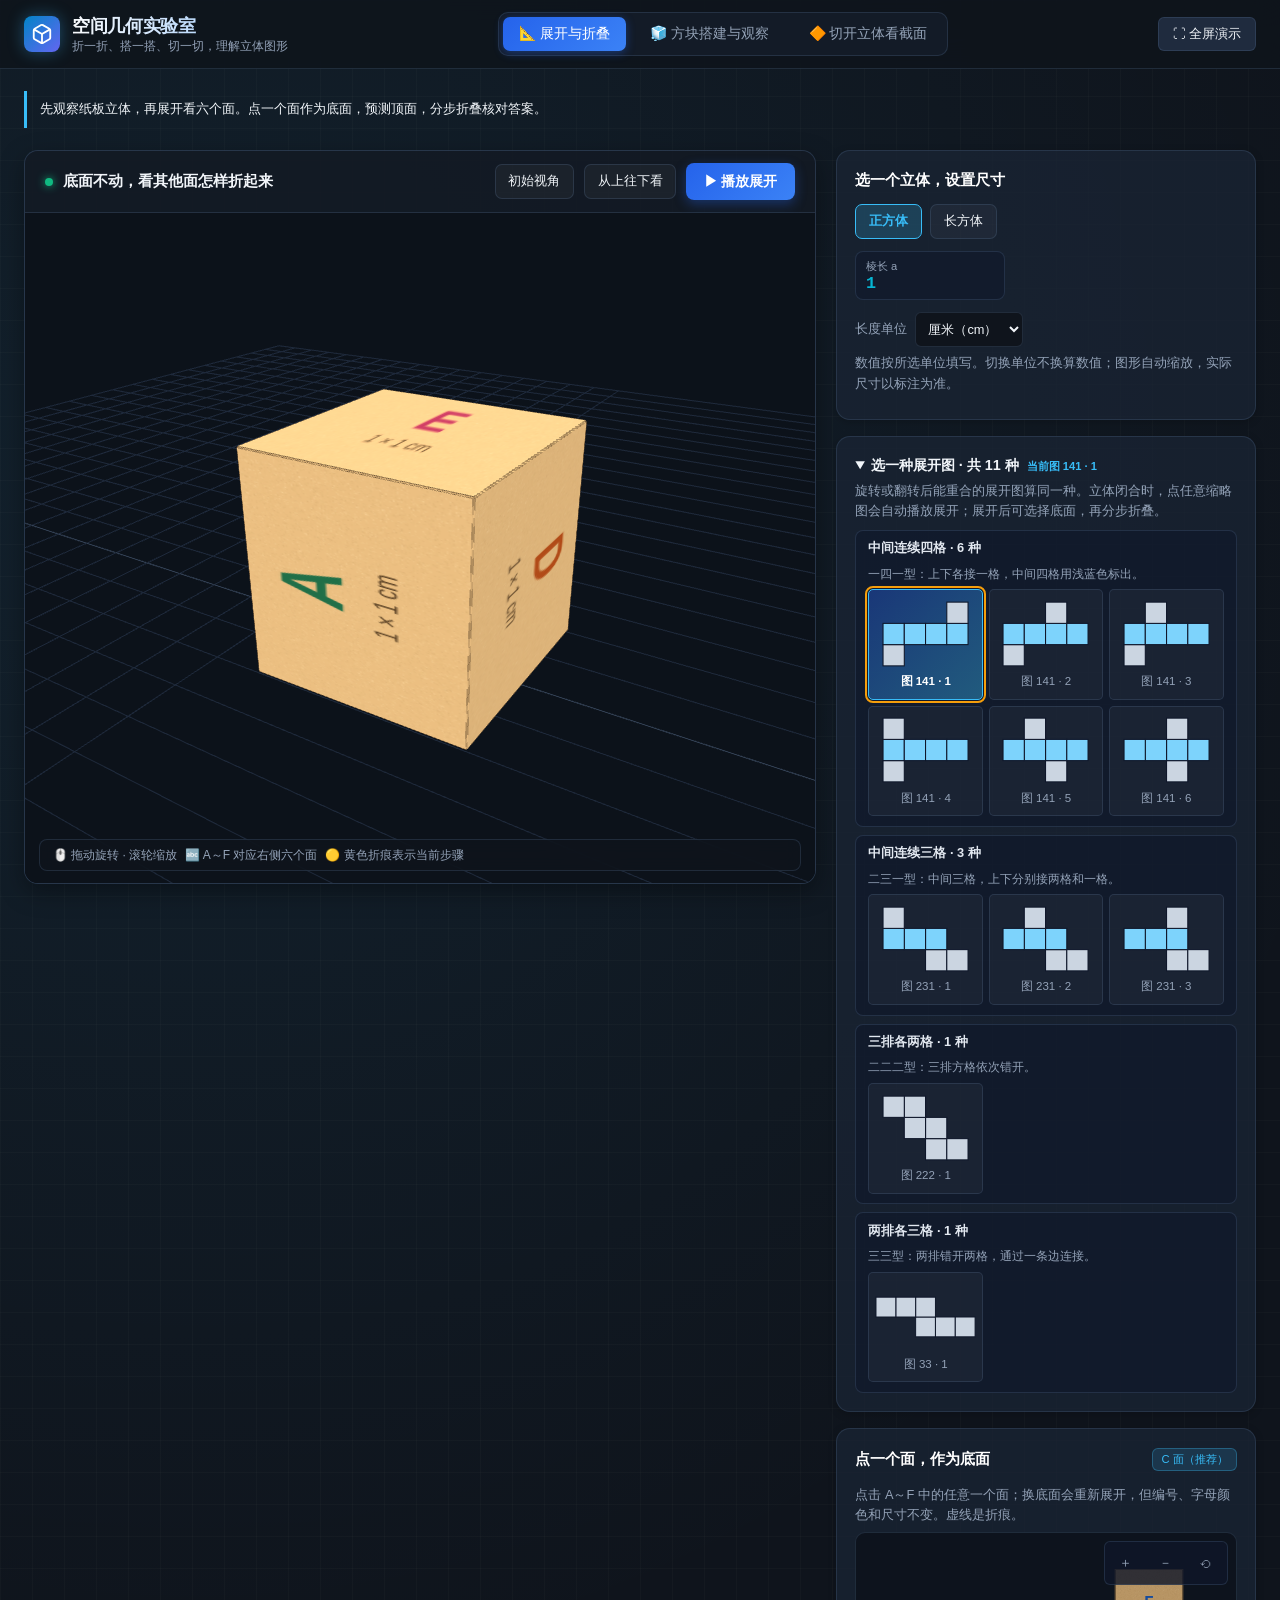
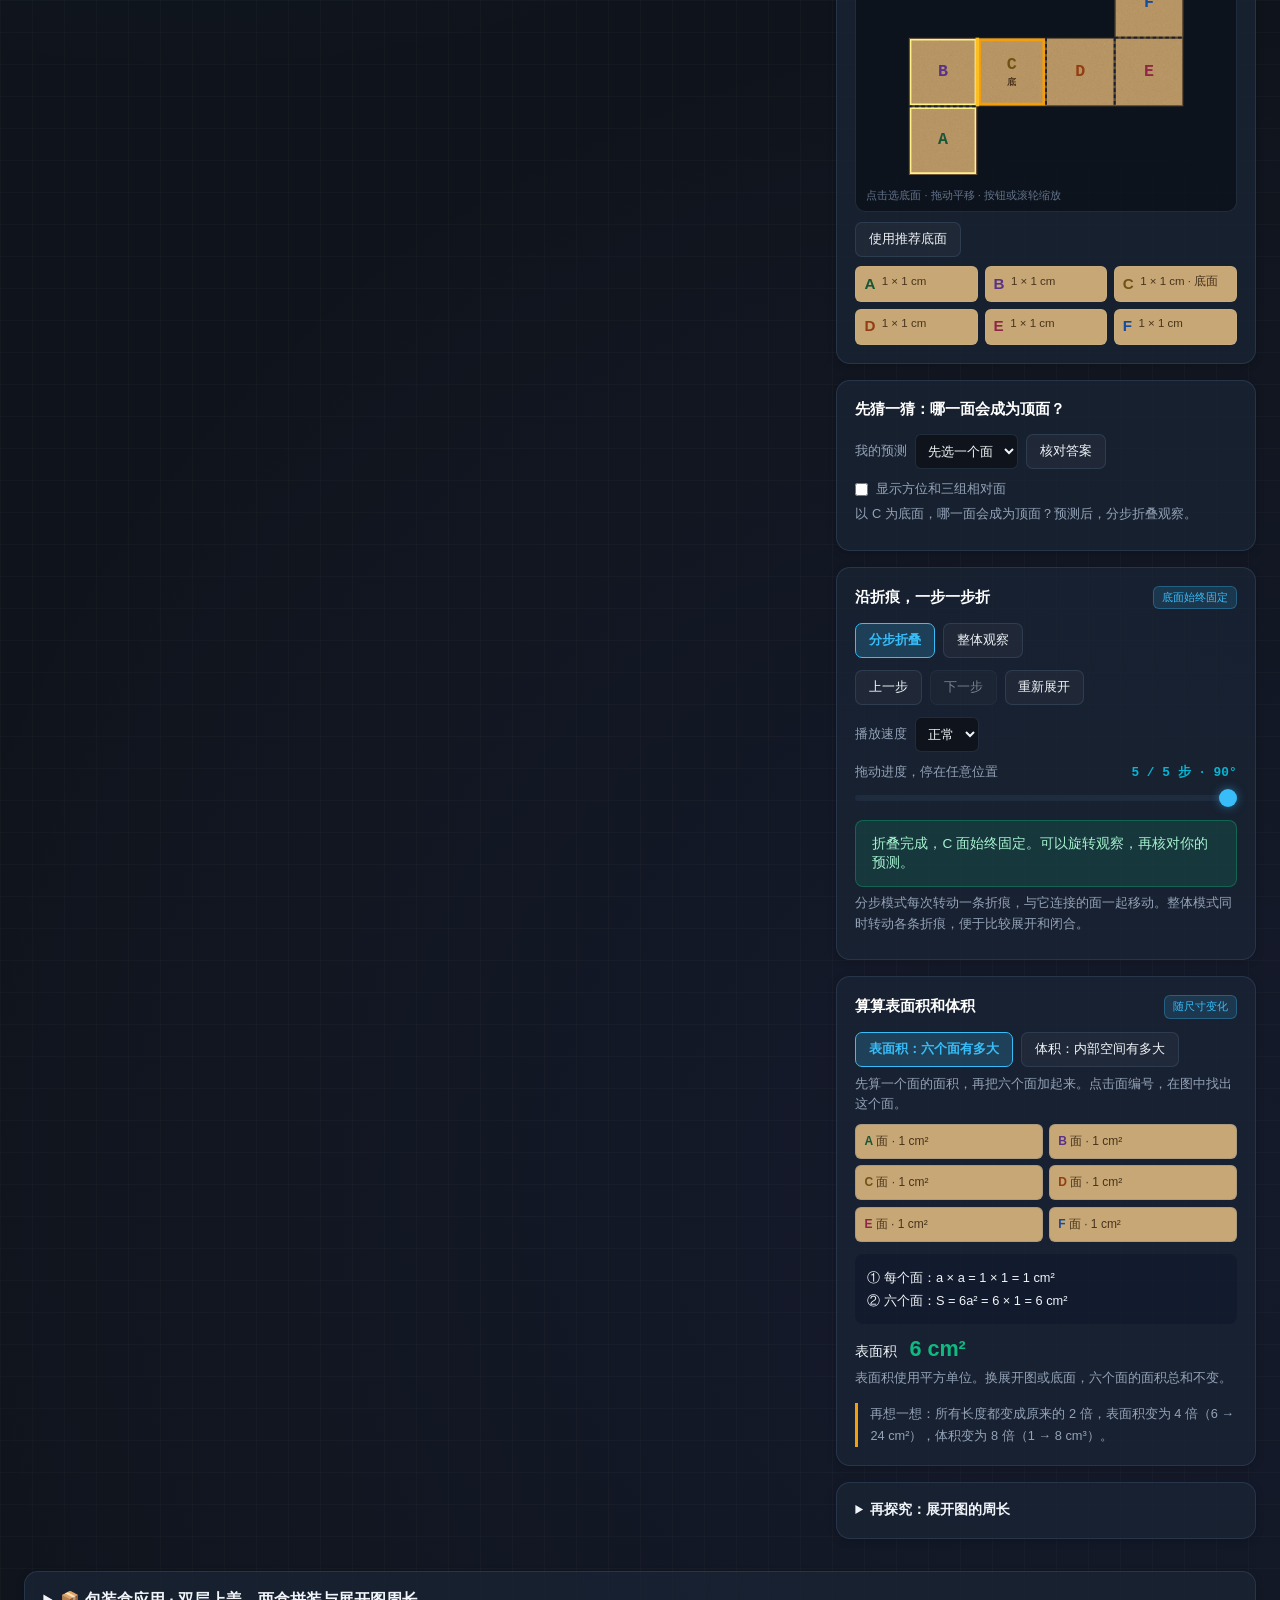
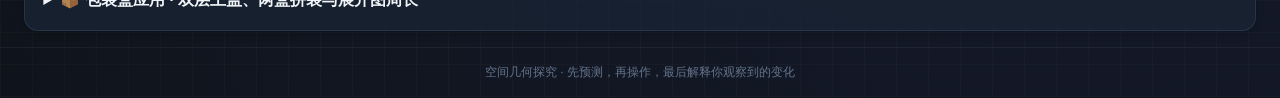
==== commit fe64e87d: "✨ feat: 添加包装盒应用面板及相关功能，优化教学体验" ====
--- a/index.html
+++ b/index.html
@@ -6,6 +6,7 @@
   <title>空间几何实验室 · 展开、搭建与截面</title>
   <link rel="stylesheet" href="css/main.css">
   <link rel="stylesheet" href="css/lab-modules.css">
+  <link rel="stylesheet" href="css/application-panels.css">
 </head>
 <body>
 
@@ -177,6 +178,9 @@
           </details>
         </div>
       </div>
+      <details class="panel-card teaching-application" data-teaching-application="packaging">
+        <summary>📦 包装盒应用 · 双层上盖、两盒拼装与展开图周长</summary>
+      </details>
     </section>
 
 
@@ -436,6 +440,9 @@
   <script src="js/lab-unfold.js"></script>
   <script src="js/lab-views.js"></script>
   <script src="js/lab-section.js"></script>
+  <script src="js/application-panels.js"></script>
+  <script src="js/teaching-cuboid.js"></script>
+  <script src="js/application-packaging.js"></script>
   <script src="js/app.js"></script>
 
 </body>
--- a/css/application-panels.css
+++ b/css/application-panels.css
@@ -0,0 +1,20 @@
+/* Scope all application styles; future panels can supply their own stylesheet. */
+.teaching-application { margin-top: 1rem; }
+.teaching-application > summary { cursor: pointer; font-weight: 600; font-size: 1rem; }
+[data-teaching-application="packaging"] .packaging-content { padding-top: 0.75rem; }
+[data-teaching-application="packaging"] .packaging-grid { display: grid; grid-template-columns: minmax(0, 1fr) minmax(0, 1fr); gap: 1rem; margin-top: 1rem; }
+[data-teaching-application="packaging"] .packaging-viewport { position: relative; height: 300px; overflow: hidden; border: 1px solid var(--border-color); border-radius: 8px; }
+[data-teaching-application="packaging"] .packaging-viewport canvas { display: block; width: 100%; height: 100%; }
+[data-teaching-application="packaging"] .packaging-view-tip { position: absolute; bottom: 10px; left: 10px; font-size: 0.7rem; color: var(--text-muted); pointer-events: none; }
+[data-teaching-application="packaging"] .packaging-net { height: 300px; background: var(--bg-primary); border-radius: 8px; padding: 1rem; }
+[data-teaching-application="packaging"] .packaging-net svg { width: 100%; height: 100%; }
+[data-teaching-application="packaging"] .packaging-progress { display: flex; align-items: center; gap: 0.5rem; font-size: 0.8rem; margin-top: 0.75rem; }
+[data-teaching-application="packaging"] .packaging-progress input { flex: 1; min-width: 0; }
+[data-teaching-application="packaging"] .packaging-options { display: flex; flex-wrap: wrap; align-items: center; gap: 0.75rem; font-size: 0.8rem; }
+[data-teaching-application="packaging"] select { background: var(--bg-primary); color: var(--text-main); border: 1px solid var(--border-color); border-radius: 6px; padding: 0.4rem; font: inherit; }
+[data-teaching-application="packaging"] [hidden] { display: none !important; }
+[data-teaching-application="packaging"] .comparison-table caption { text-align: left; color: var(--text-muted); padding-bottom: 0.5rem; }
+[data-teaching-application="packaging"] .comparison-table { min-width: 380px; }
+@media (max-width: 900px) {
+  [data-teaching-application="packaging"] .packaging-grid { grid-template-columns: minmax(0, 1fr); }
+}
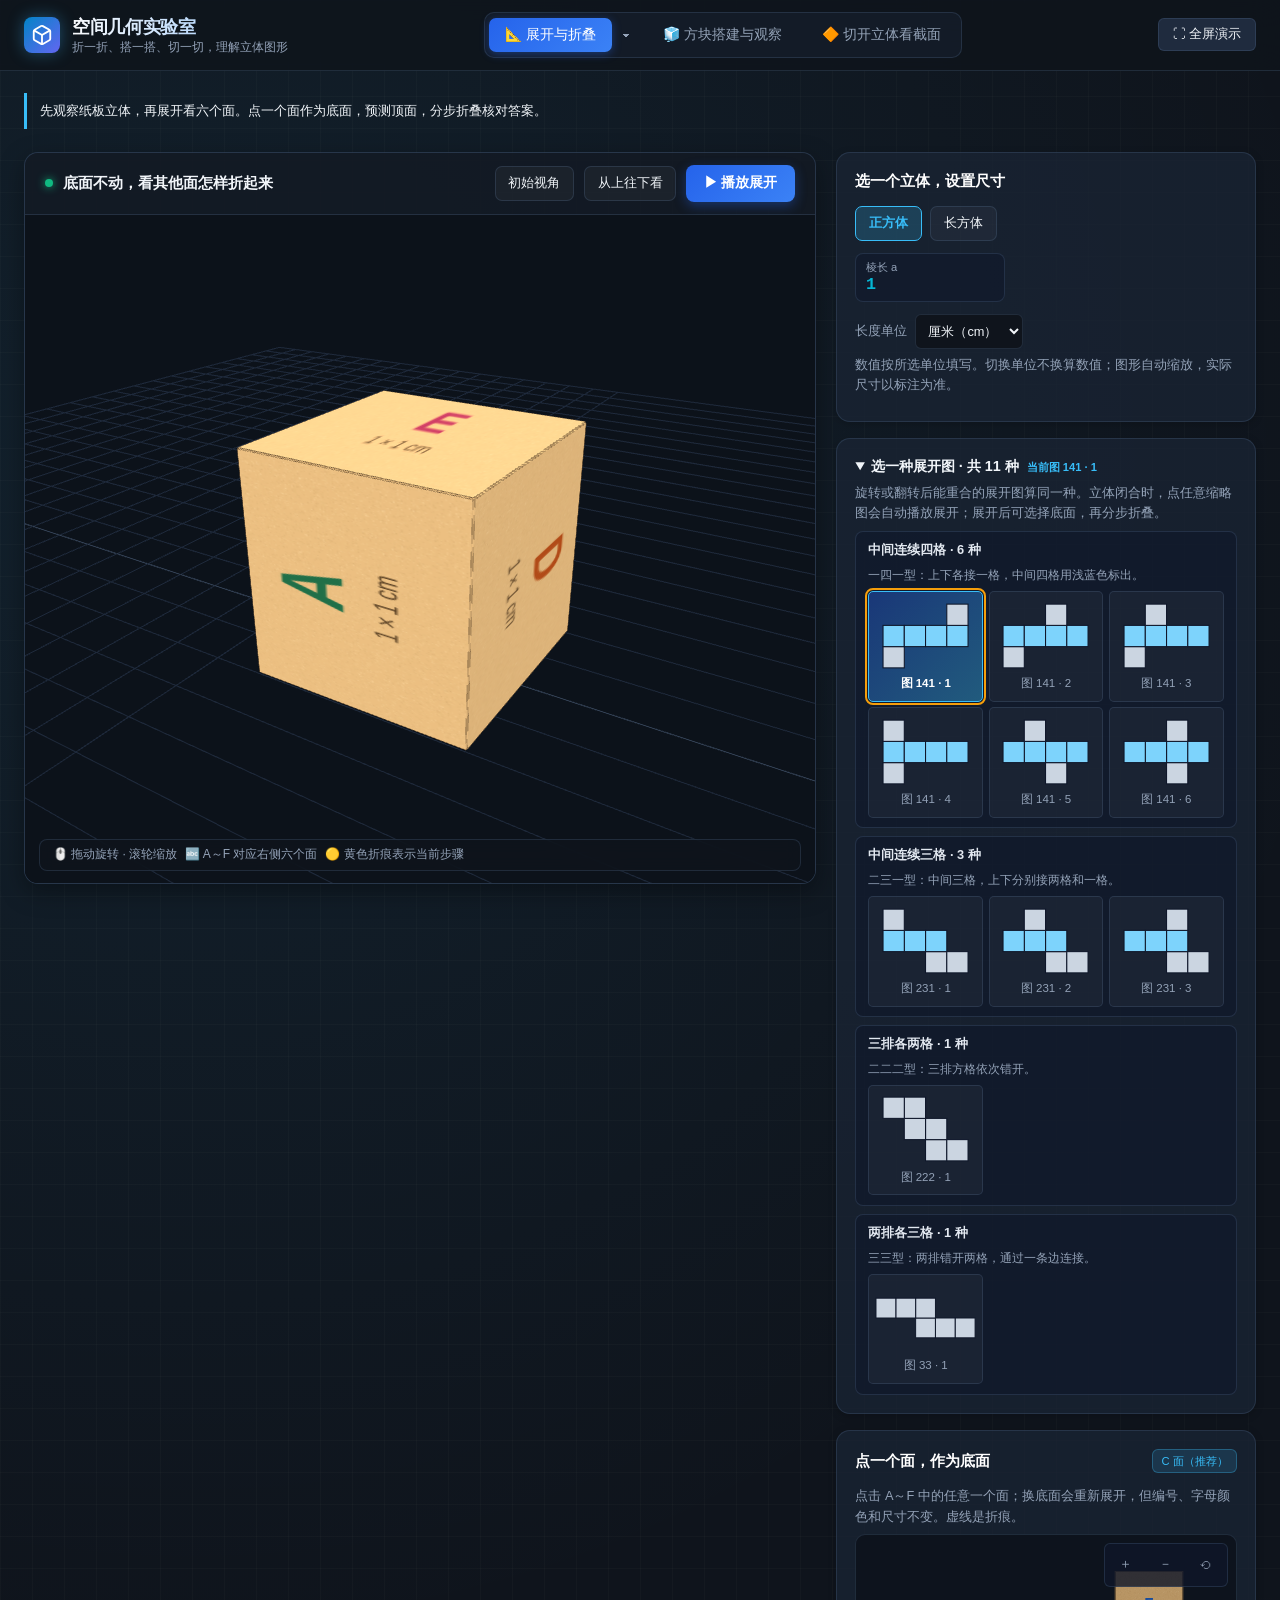
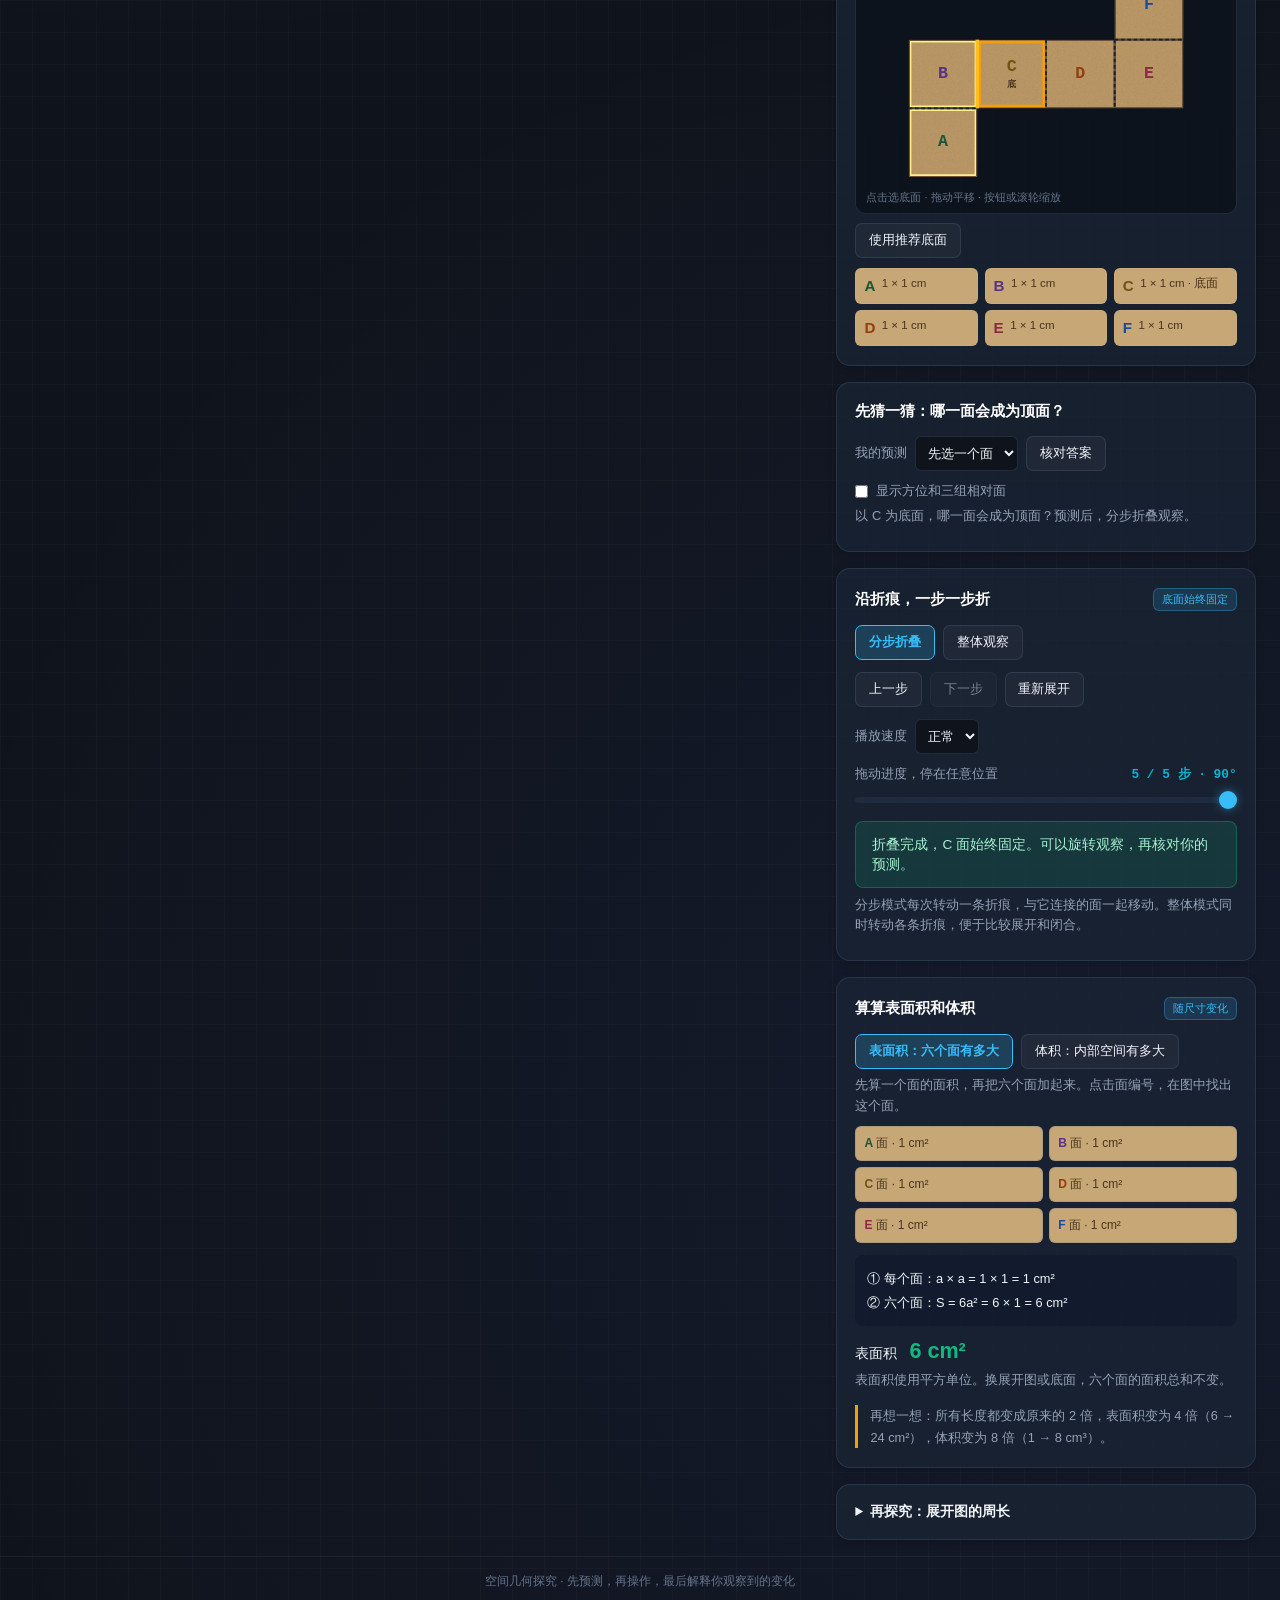
==== commit f54ba8d0: "✨ feat: 添加包装盒应用页面及导航功能，优化用户体验" ====
--- a/index.html
+++ b/index.html
@@ -6,7 +6,7 @@
   <title>空间几何实验室 · 展开、搭建与截面</title>
   <link rel="stylesheet" href="css/main.css">
   <link rel="stylesheet" href="css/lab-modules.css">
-  <link rel="stylesheet" href="css/application-panels.css">
+  <link rel="stylesheet" href="css/navigation.css">
 </head>
 <body>
 
@@ -28,9 +28,16 @@
 
     <!-- 模块切换导航 -->
     <nav class="nav-tabs">
-      <button class="tab-btn active" data-target="unfold">
-        <span>📐 展开与折叠</span>
-      </button>
+      <div class="nav-module-group">
+        <button class="tab-btn active" data-target="unfold"><span>📐 展开与折叠</span></button>
+        <details class="nav-submenu">
+          <summary aria-label="展开与折叠二级菜单">▾</summary>
+          <div class="nav-submenu-links">
+            <a href="index.html#unfold" aria-current="page">通用展开与折叠</a>
+            <a href="packaging.html">包装盒应用</a>
+          </div>
+        </details>
+      </div>
       <button class="tab-btn" data-target="views">
         <span>🧊 方块搭建与观察</span>
       </button>
@@ -178,9 +185,6 @@
           </details>
         </div>
       </div>
-      <details class="panel-card teaching-application" data-teaching-application="packaging">
-        <summary>📦 包装盒应用 · 双层上盖、两盒拼装与展开图周长</summary>
-      </details>
     </section>
 
 
@@ -440,9 +444,7 @@
   <script src="js/lab-unfold.js"></script>
   <script src="js/lab-views.js"></script>
   <script src="js/lab-section.js"></script>
-  <script src="js/application-panels.js"></script>
-  <script src="js/teaching-cuboid.js"></script>
-  <script src="js/application-packaging.js"></script>
+  <script src="js/navigation.js"></script>
   <script src="js/app.js"></script>
 
 </body>
--- a/css/navigation.css
+++ b/css/navigation.css
@@ -0,0 +1,13 @@
+/* A submenu can remain visible outside the navigation bar, including on mobile. */
+.nav-tabs { overflow: visible; flex-wrap: wrap; }
+.nav-module-group { display: flex; align-items: center; }
+.nav-tabs a { text-decoration: none; }
+.nav-submenu { position: relative; }
+.nav-submenu > summary { list-style: none; cursor: pointer; padding: 0.55rem 0.6rem; color: var(--text-muted); border-radius: 6px; }
+.nav-submenu > summary::-webkit-details-marker { display: none; }
+.nav-submenu > summary:hover, .nav-submenu[open] > summary { background: var(--bg-tertiary); color: var(--text-main); }
+.nav-submenu-links { position: absolute; top: calc(100% + 0.5rem); right: 0; z-index: 100; min-width: 190px; padding: 0.4rem; background: var(--bg-secondary); border: 1px solid var(--border-color); border-radius: 8px; box-shadow: 0 8px 24px rgba(0,0,0,0.3); }
+.nav-submenu-links a { display: block; padding: 0.7rem; border-radius: 5px; font-size: 0.85rem; color: var(--text-main); white-space: nowrap; }
+.nav-submenu-links a:hover, .nav-submenu-links a[aria-current="page"] { background: var(--bg-tertiary); color: var(--accent-blue); }
+@media (max-width: 1200px) { .nav-tabs { overflow: visible; } .nav-submenu-links { left: auto; right: -0.5rem; } }
+@media (max-width: 480px) { .nav-submenu-links { left: -9rem; right: auto; } }
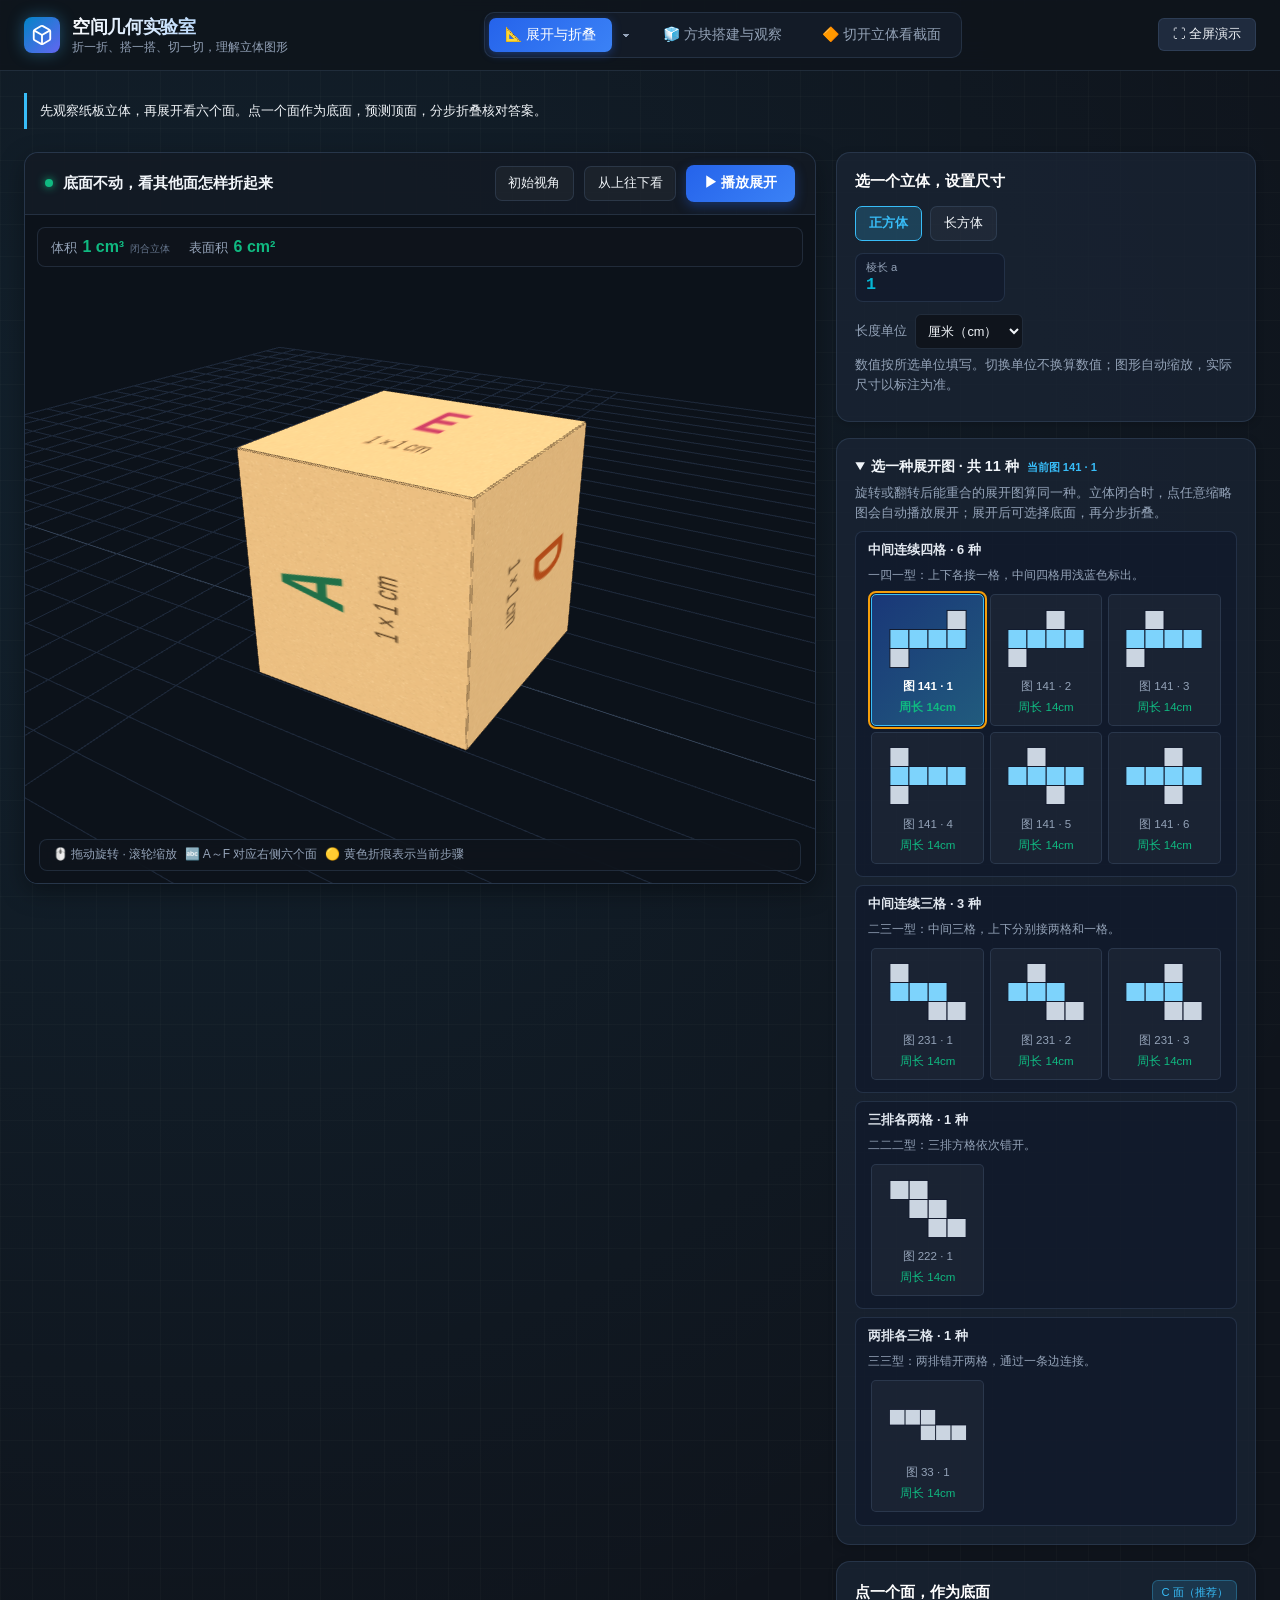
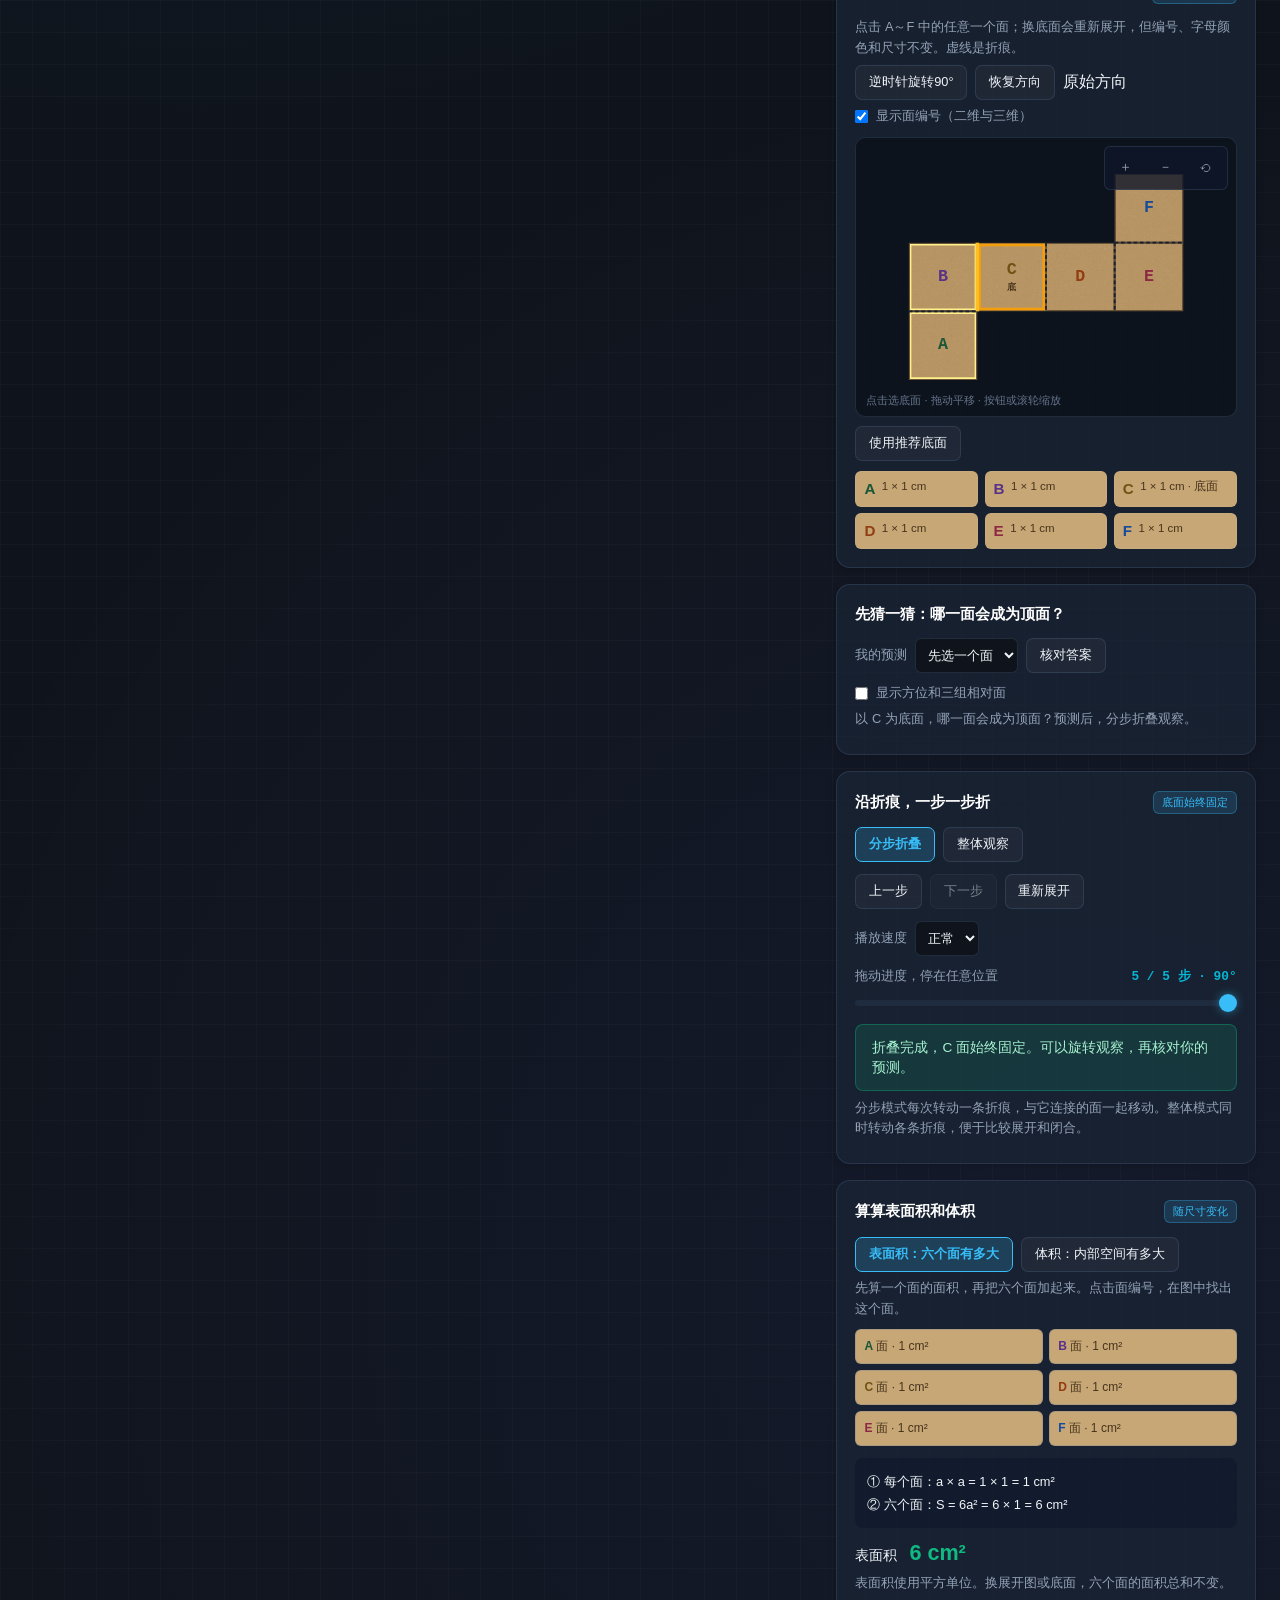
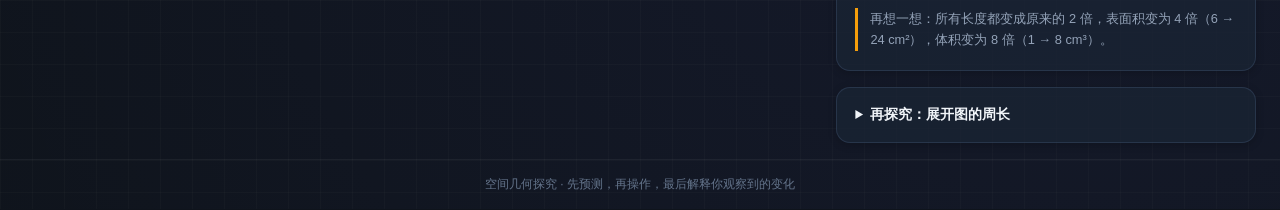
==== commit 58690d92: "feat: 优化" ====
--- a/index.html
+++ b/index.html
@@ -72,6 +72,11 @@
             </div>
           </div>
           <div class="stage-canvas-container" id="canvas-unfold-container">
+            <div class="unfold-stage-metrics" aria-label="当前物体的几何量">
+              <span>体积 <strong id="unfold-stage-volume"></strong><small>闭合立体</small></span>
+              <span>表面积 <strong id="unfold-stage-area"></strong></span>
+              <span id="unfold-stage-perimeter-item" hidden>展开图周长 <strong id="unfold-stage-perimeter"></strong></span>
+            </div>
             <div class="stage-overlay-tips">
               <span>🖱️ 拖动旋转 · 滚轮缩放</span>
               <span>🔤 A～F 对应右侧六个面</span>
@@ -94,6 +99,19 @@
               <div class="dim-input-box"><label for="unfold-dim-l">长</label><input type="number" id="unfold-dim-l" value="4" min="0.5" max="100" step="any"></div>
               <div class="dim-input-box"><label for="unfold-dim-w">宽</label><input type="number" id="unfold-dim-w" value="3" min="0.5" max="100" step="any"></div>
               <div class="dim-input-box"><label for="unfold-dim-h">高</label><input type="number" id="unfold-dim-h" value="2" min="0.5" max="100" step="any"></div>
+            </div>
+            <div id="unfold-axis-controls" hidden>
+              <label class="unfold-speed-label" for="unfold-axis-order">尺寸方向
+                <select id="unfold-axis-order">
+                  <option value="012">长 · 宽 · 高</option>
+                  <option value="021">长 · 高 · 宽</option>
+                  <option value="102">宽 · 长 · 高</option>
+                  <option value="120">宽 · 高 · 长</option>
+                  <option value="201">高 · 长 · 宽</option>
+                  <option value="210">高 · 宽 · 长</option>
+                </select>
+              </label>
+              <p class="learning-note">依次对应未旋转连接样式中 A 面的横边、竖边、垂直于 A 面的棱。只改变各面尺寸的分配，不交换上方长、宽、高输入值；换底面不改变该对应。</p>
             </div>
             <label class="unfold-speed-label" for="unfold-length-unit">长度单位
               <select id="unfold-length-unit"><option value="cm">厘米（cm）</option><option value="dm">分米（dm）</option><option value="m">米（m）</option></select>
@@ -110,6 +128,12 @@
           <div class="panel-card">
             <div class="card-title"><span>点一个面，作为底面</span><span class="tag" id="unfold-base-label"></span></div>
             <p class="learning-note">点击 A～F 中的任意一个面；换底面会重新展开，但编号、字母颜色和尺寸不变。虚线是折痕。</p>
+            <div class="btn-group unfold-net-orientation" aria-label="二维展开图方向">
+              <button type="button" class="btn-outline" id="btn-unfold-rotate-net">逆时针旋转90°</button>
+              <button type="button" class="btn-outline" id="btn-unfold-reset-net-rotation">恢复方向</button>
+              <span class="tag" id="unfold-net-rotation-label">原始方向</span>
+            </div>
+            <label class="views-check unfold-face-label-option"><input type="checkbox" id="unfold-show-face-labels" checked>显示面编号（二维与三维）</label>
             <div class="unfold-canvas-2d-box" id="unfold-canvas-2d-box">
               <div class="canvas-2d-toolbar">
                 <button class="canvas-2d-btn" id="btn-2d-zoomin" title="放大" aria-label="放大展开图">＋</button>
--- a/css/lab-modules.css
+++ b/css/lab-modules.css
@@ -643,3 +643,20 @@
 #faces-legend-container .face-legend-item { background: #c6a775; color: #48341d; }
 #faces-legend-container .face-letter { flex-shrink: 0; font-size: 0.95rem; }
 .unfold-area-face { background: #c6a775; color: #48341d; border-left-width: 1px; }
+
+/* General net controls and persistent geometry readings inside the 3D canvas. */
+#unfold-axis-controls[hidden], #unfold-stage-perimeter-item[hidden] { display: none; }
+.unfold-net-orientation { align-items: center; margin-bottom: 0.5rem; }
+.unfold-face-label-option { margin: 0.5rem 0 0.75rem; }
+#unfold-canvas-stage.hide-face-labels .face-letter,
+#unfold-canvas-stage.hide-face-labels .face-role { visibility: hidden; }
+#canvas-unfold-container .unfold-stage-metrics { position: absolute; top: 12px; left: 12px; right: 12px; z-index: 4; display: flex; flex-wrap: wrap; gap: 0.5rem 1.2rem; padding: 0.6rem 0.8rem; border: 1px solid var(--border-color); border-radius: 8px; background: rgba(15,20,28,0.88); color: var(--text-muted); font-size: 0.8rem; pointer-events: none; }
+.unfold-stage-metrics > span { display: flex; flex-wrap: wrap; align-items: baseline; gap: 0.35rem; }
+.unfold-stage-metrics strong { color: var(--accent-emerald); font-size: 1rem; overflow-wrap: anywhere; }
+.unfold-stage-metrics small { font-size: 0.65rem; color: var(--text-dim); }
+
+/* Keep each preview caption and perimeter on one line; allow narrow lists to scroll. */
+#unfold-pattern-library .net-preview-grid { grid-template-columns: repeat(3, minmax(max-content, 1fr)); overflow-x: auto; padding: 3px; }
+#unfold-pattern-library .net-pattern-btn > span { white-space: nowrap; }
+#unfold-pattern-library .net-pattern-btn > svg { width: 80px; max-width: 100%; }
+#unfold-pattern-library .net-pattern-perimeter { color: var(--accent-emerald); font-size: 0.72rem; }
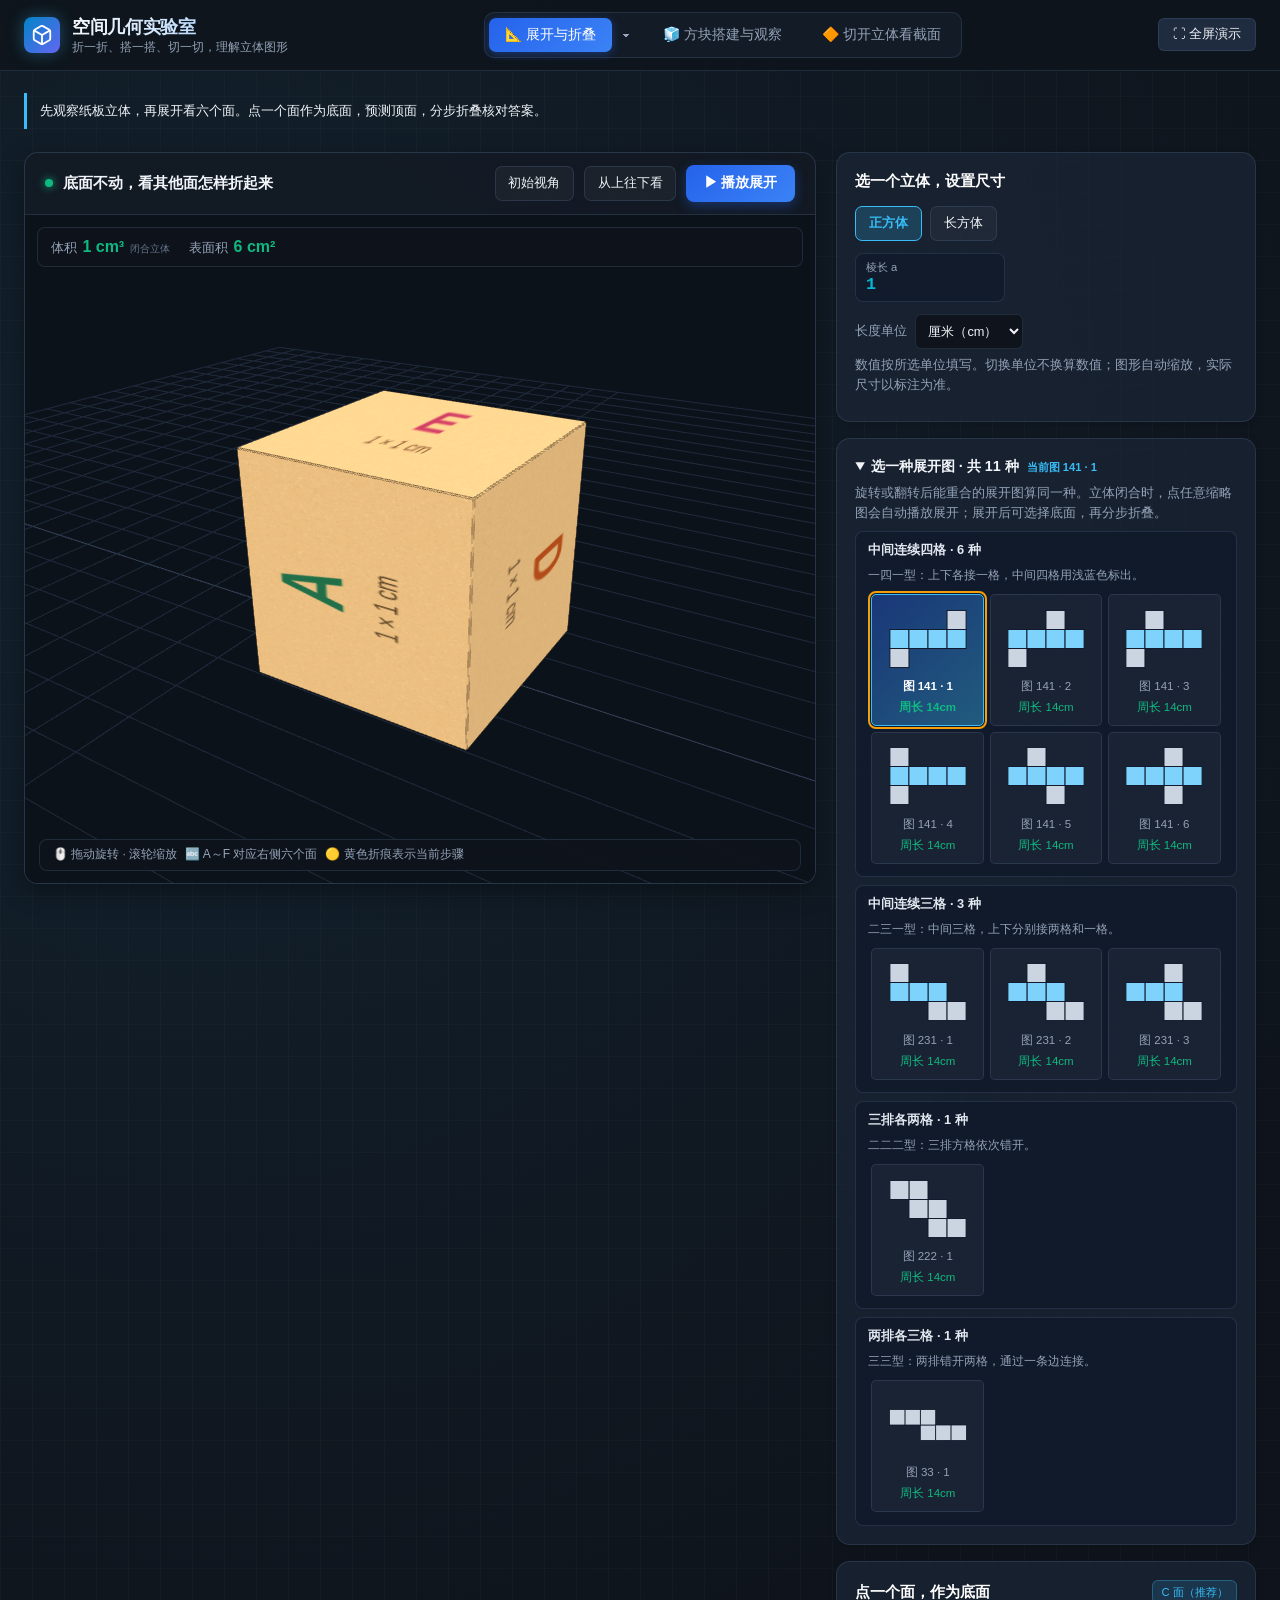
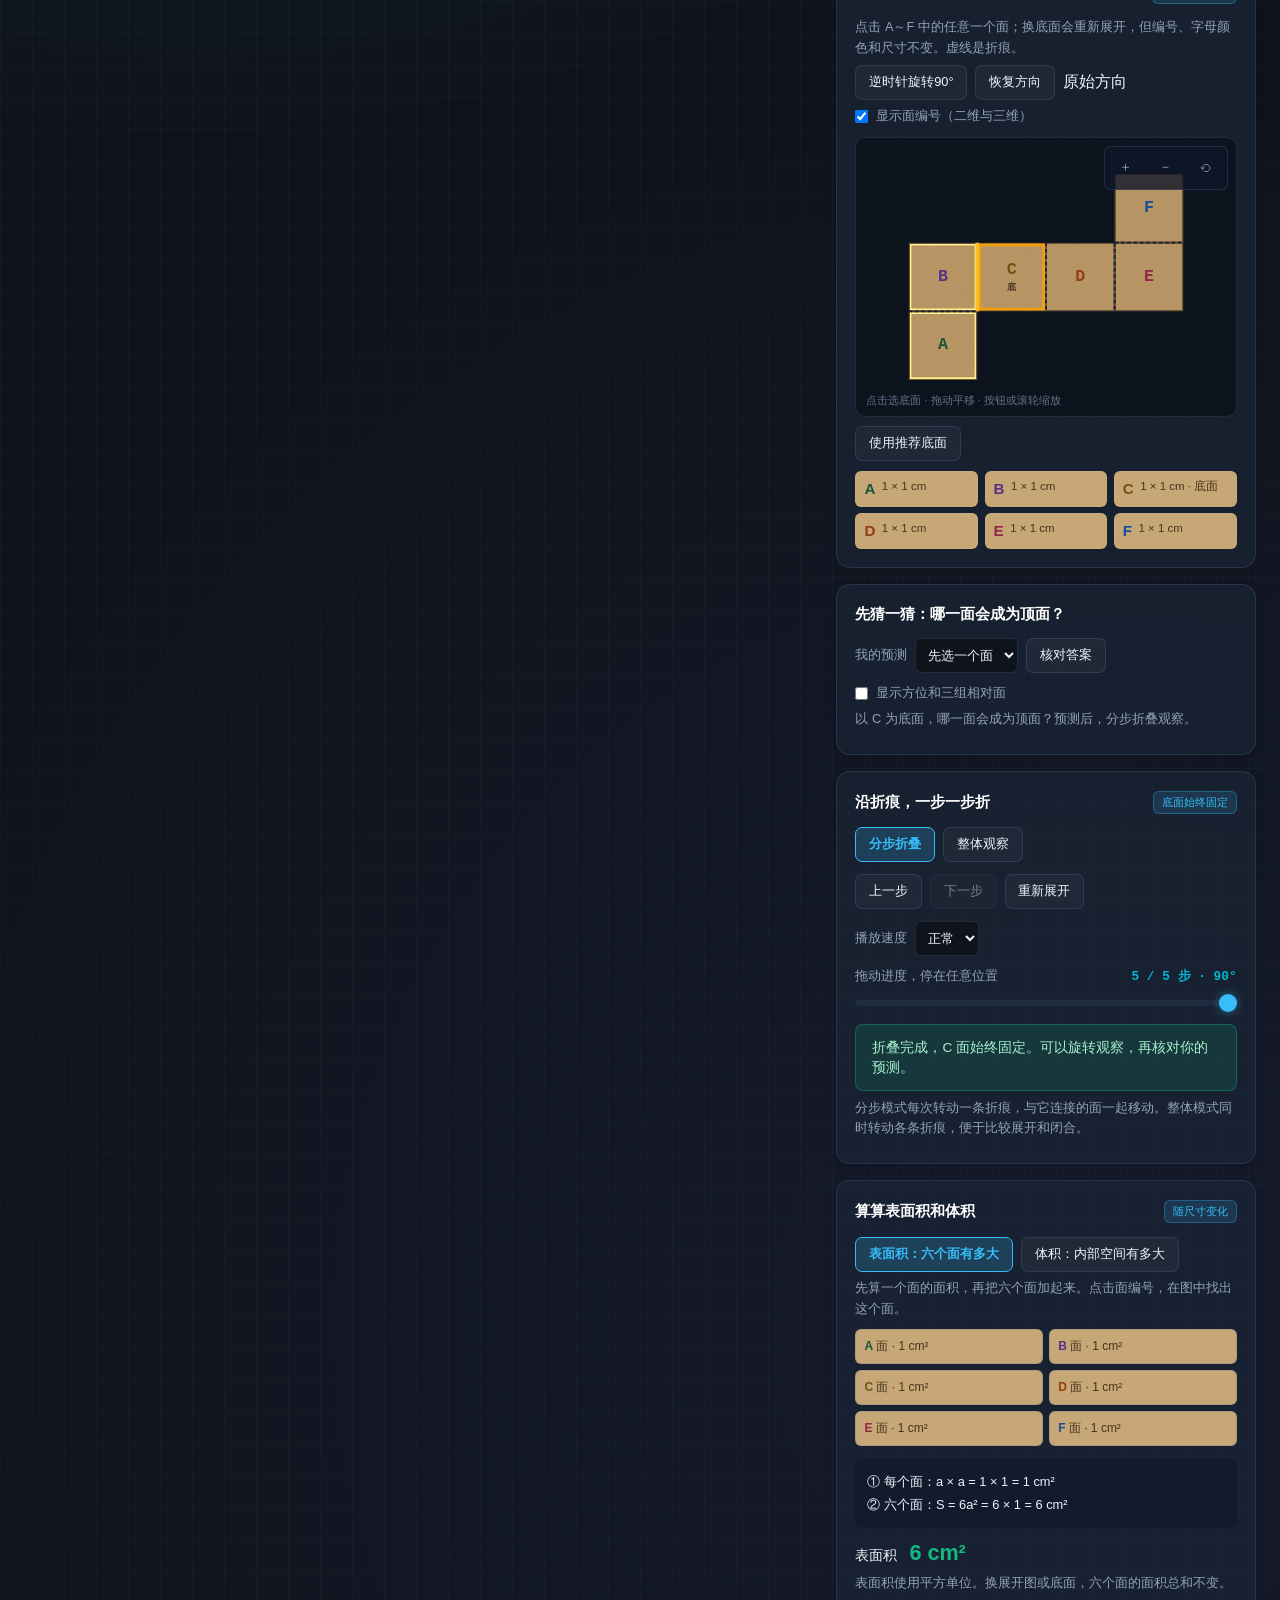
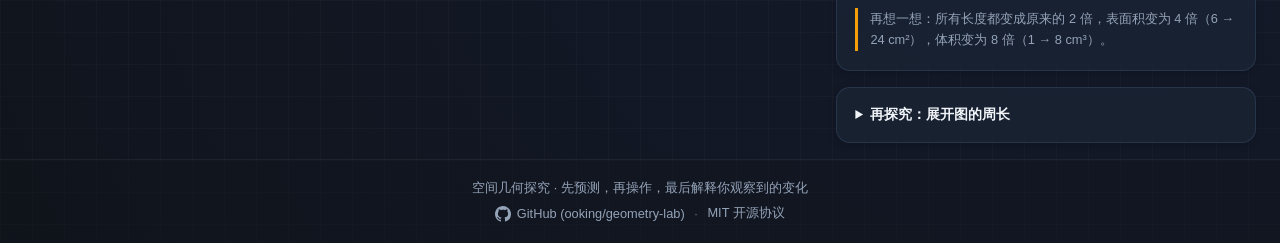
==== commit dd495ef8: "✨ feat: 添加页脚内容与链接，优化用户信息展示" ====
--- a/index.html
+++ b/index.html
@@ -101,17 +101,35 @@
               <div class="dim-input-box"><label for="unfold-dim-h">高</label><input type="number" id="unfold-dim-h" value="2" min="0.5" max="100" step="any"></div>
             </div>
             <div id="unfold-axis-controls" hidden>
-              <label class="unfold-speed-label" for="unfold-axis-order">尺寸方向
+              <label class="unfold-speed-label" for="unfold-axis-order">长、宽、高怎么放
                 <select id="unfold-axis-order">
-                  <option value="012">长 · 宽 · 高</option>
-                  <option value="021">长 · 高 · 宽</option>
-                  <option value="102">宽 · 长 · 高</option>
-                  <option value="120">宽 · 高 · 长</option>
-                  <option value="201">高 · 长 · 宽</option>
-                  <option value="210">高 · 宽 · 长</option>
+                  <option value="012">A面：长×宽；垂直棱：高</option>
+                  <option value="021">A面：长×高；垂直棱：宽</option>
+                  <option value="102">A面：宽×长；垂直棱：高</option>
+                  <option value="120">A面：宽×高；垂直棱：长</option>
+                  <option value="201">A面：高×长；垂直棱：宽</option>
+                  <option value="210">A面：高×宽；垂直棱：长</option>
                 </select>
               </label>
-              <p class="learning-note">依次对应未旋转连接样式中 A 面的横边、竖边、垂直于 A 面的棱。只改变各面尺寸的分配，不交换上方长、宽、高输入值；换底面不改变该对应。</p>
+              <div class="unfold-axis-demo">
+                <svg viewBox="0 0 360 265" role="img" aria-labelledby="unfold-axis-demo-title unfold-axis-demo-description">
+                  <title id="unfold-axis-demo-title">长、宽、高在参考面周围的摆放方向</title>
+                  <desc id="unfold-axis-demo-description">切换选项，观察三个尺寸标记移动到 A 面横边、A 面竖边或垂直棱上。</desc>
+                  <path class="axis-demo-side" d="M110 100L170 60H310L250 100Z M250 100L310 60V150L250 190Z"/>
+                  <rect class="axis-demo-face" x="110" y="100" width="140" height="90"/>
+                  <text class="axis-demo-face-name" x="180" y="150">参考面 A</text>
+                  <path class="axis-demo-edge" d="M110 200H250 M100 100V190 M260 90L320 50"/>
+                  <g class="axis-demo-token" data-axis-token="0"><rect x="-47" y="-15" width="94" height="30" rx="8"/><text></text></g>
+                  <g class="axis-demo-token" data-axis-token="1"><rect x="-47" y="-15" width="94" height="30" rx="8"/><text></text></g>
+                  <g class="axis-demo-token" data-axis-token="2"><rect x="-47" y="-15" width="94" height="30" rx="8"/><text></text></g>
+                  <text class="axis-demo-slot" x="180" y="252">A 面横边</text>
+                  <text class="axis-demo-slot" x="52" y="179">A 面竖边</text>
+                  <text class="axis-demo-slot" x="288" y="57">垂直棱</text>
+                </svg>
+                <p class="learning-note" id="unfold-axis-explanation" aria-live="polite"></p>
+                <button type="button" class="btn-outline" id="btn-unfold-replay-axis">再看一次换位</button>
+              </div>
+              <p class="learning-note">先看 A 面的两条边，再看垂直于 A 面的棱。示意图只说明方向，实际比例看展开图。旋转二维图或换底面后，尺寸仍按这个参考面分配。</p>
             </div>
             <label class="unfold-speed-label" for="unfold-length-unit">长度单位
               <select id="unfold-length-unit"><option value="cm">厘米（cm）</option><option value="dm">分米（dm）</option><option value="m">米（m）</option></select>
@@ -446,7 +464,19 @@
   </main>
 
   <footer class="footer-bar">
-    空间几何探究 · 先预测，再操作，最后解释你观察到的变化
+    <div class="footer-content">
+      <p class="footer-tagline">空间几何探究 · 先预测，再操作，最后解释你观察到的变化</p>
+      <div class="footer-links">
+        <a href="https://github.com/ooking/geometry-lab" class="footer-link footer-github" target="_blank" rel="noopener noreferrer" aria-label="GitHub 代码仓库">
+          <svg class="footer-icon" viewBox="0 0 16 16" width="16" height="16" fill="currentColor" aria-hidden="true">
+            <path d="M8 0C3.58 0 0 3.58 0 8c0 3.54 2.29 6.53 5.47 7.59.4.07.55-.17.55-.38 0-.19-.01-.82-.01-1.49-2.01.37-2.53-.49-2.69-.94-.09-.23-.48-.94-.82-1.13-.28-.15-.68-.52-.01-.53.63-.01 1.08.58 1.23.82.72 1.21 1.87.87 2.33.66.07-.52.28-.87.51-1.07-1.78-.2-3.64-.89-3.64-3.95 0-.87.31-1.59.82-2.15-.08-.2-.36-1.02.08-2.12 0 0 .67-.21 2.2.82.64-.18 1.32-.27 2-.27.68 0 1.36.09 2 .27 1.53-1.04 2.2-.82 2.2-.82.44 1.1.16 1.92.08 2.12.51.56.82 1.27.82 2.15 0 3.07-1.87 3.75-3.65 3.95.29.25.54.73.54 1.48 0 1.07-.01 1.93-.01 2.2 0 .21.15.46.55.38A8.013 8.013 0 0016 8c0-4.42-3.58-8-8-8z"></path>
+          </svg>
+          <span>GitHub (ooking/geometry-lab)</span>
+        </a>
+        <span class="footer-divider" aria-hidden="true">·</span>
+        <a href="https://github.com/ooking/geometry-lab/blob/main/LICENSE" class="footer-link" target="_blank" rel="noopener noreferrer">MIT 开源协议</a>
+      </div>
+    </div>
   </footer>
 
   <!-- 引入 Three.js 与 OrbitControls (优先本地，缺失时自动 CDN 回退) -->
--- a/css/main.css
+++ b/css/main.css
@@ -593,11 +593,60 @@
 /* 底栏 */
 .footer-bar {
   text-align: center;
-  padding: 1rem;
-  font-size: 0.75rem;
+  padding: 1.25rem 1rem;
+  font-size: 0.8rem;
   color: var(--text-dim);
-  border-top: 1px solid rgba(255, 255, 255, 0.05);
+  border-top: 1px solid rgba(255, 255, 255, 0.06);
   margin-top: auto;
+  background: rgba(15, 20, 28, 0.4);
+}
+
+.footer-content {
+  max-width: 1400px;
+  margin: 0 auto;
+  display: flex;
+  flex-direction: column;
+  align-items: center;
+  gap: 0.5rem;
+}
+
+.footer-tagline {
+  color: var(--text-muted);
+  font-size: 0.8rem;
+}
+
+.footer-links {
+  display: inline-flex;
+  align-items: center;
+  justify-content: center;
+  gap: 0.6rem;
+  flex-wrap: wrap;
+}
+
+.footer-link {
+  display: inline-flex;
+  align-items: center;
+  gap: 0.35rem;
+  color: var(--text-muted);
+  text-decoration: none;
+  font-size: 0.8rem;
+  transition: color 0.15s ease;
+}
+
+.footer-link:hover {
+  color: var(--accent-blue);
+}
+
+.footer-icon {
+  width: 16px;
+  height: 16px;
+  flex-shrink: 0;
+  fill: currentColor;
+}
+
+.footer-divider {
+  color: var(--text-dim);
+  user-select: none;
 }
 
 /* Teaching controls remain usable on a projector, tablet, and keyboard. */
--- a/css/lab-modules.css
+++ b/css/lab-modules.css
@@ -660,3 +660,22 @@
 #unfold-pattern-library .net-pattern-btn > span { white-space: nowrap; }
 #unfold-pattern-library .net-pattern-btn > svg { width: 80px; max-width: 100%; }
 #unfold-pattern-library .net-pattern-perimeter { color: var(--accent-emerald); font-size: 0.72rem; }
+
+/* Animated dimension badges show a change of direction without stretching the solid. */
+#unfold-axis-controls .unfold-speed-label { display: grid; }
+#unfold-axis-order { width: 100%; min-width: 0; }
+.unfold-axis-demo { margin-top: 0.75rem; padding: 0.6rem; border: 1px solid var(--border-color); border-radius: 8px; background: var(--bg-primary); }
+.unfold-axis-demo svg { display: block; width: 100%; height: auto; overflow: visible; }
+.axis-demo-side { fill: #8b7352; stroke: #c6a775; stroke-width: 1.5; }
+.axis-demo-face { fill: #c6a775; stroke: #fbbf24; stroke-width: 2; }
+.axis-demo-face-name { fill: #48341d; font-size: 18px; font-weight: 600; text-anchor: middle; }
+.axis-demo-edge { fill: none; stroke: var(--text-muted); stroke-width: 2; stroke-dasharray: 4 3; }
+.axis-demo-slot { fill: var(--text-muted); font-size: 13px; text-anchor: middle; }
+.axis-demo-token { transition: transform 0.85s cubic-bezier(0.4, 0, 0.2, 1); }
+.axis-demo-token.is-positioning { transition: none; }
+.axis-demo-token rect { stroke-width: 1; }
+.axis-demo-token[data-axis-token="0"] rect { fill: #173b50; stroke: #38bdf8; }
+.axis-demo-token[data-axis-token="1"] rect { fill: #163d31; stroke: #34d399; }
+.axis-demo-token[data-axis-token="2"] rect { fill: #43301a; stroke: #fbbf24; }
+.axis-demo-token text { fill: var(--text-main); font-size: 15px; font-weight: 600; text-anchor: middle; dominant-baseline: middle; }
+@media (prefers-reduced-motion: reduce) { .axis-demo-token { transition: none; } }
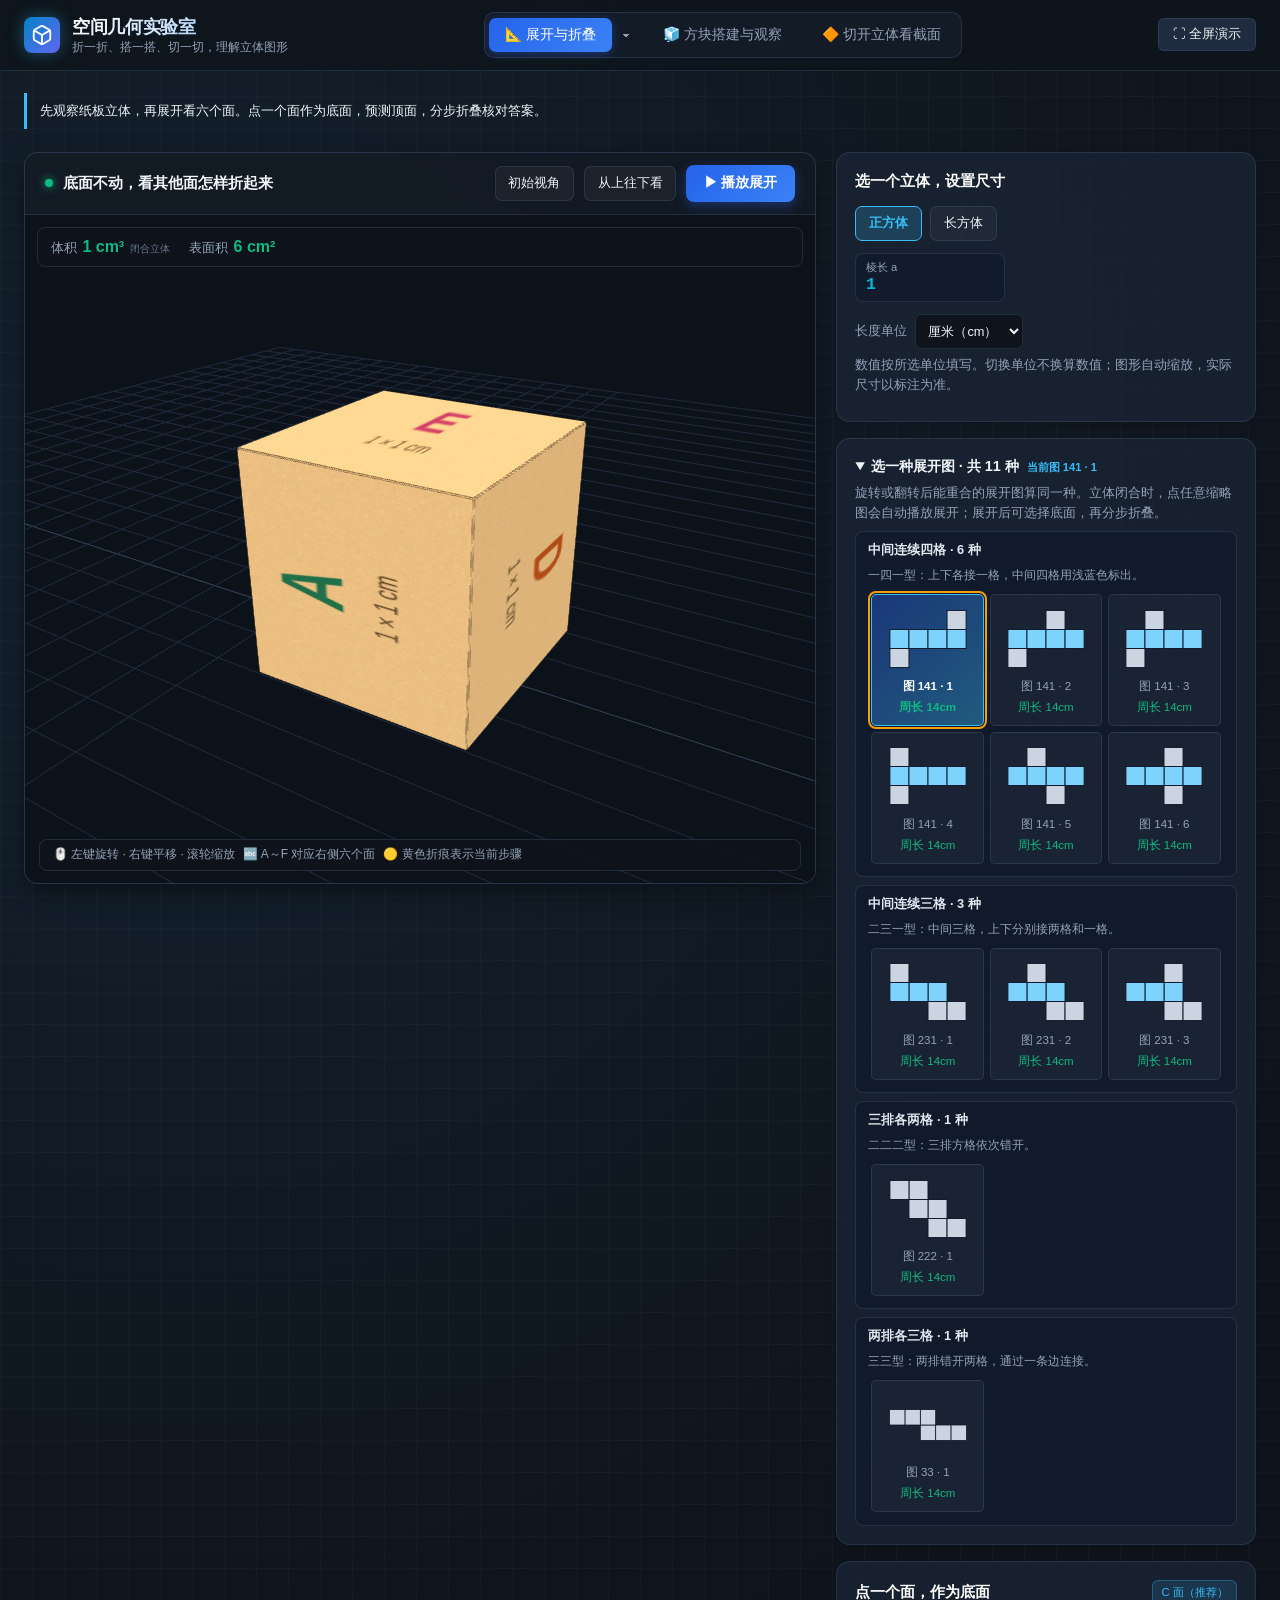
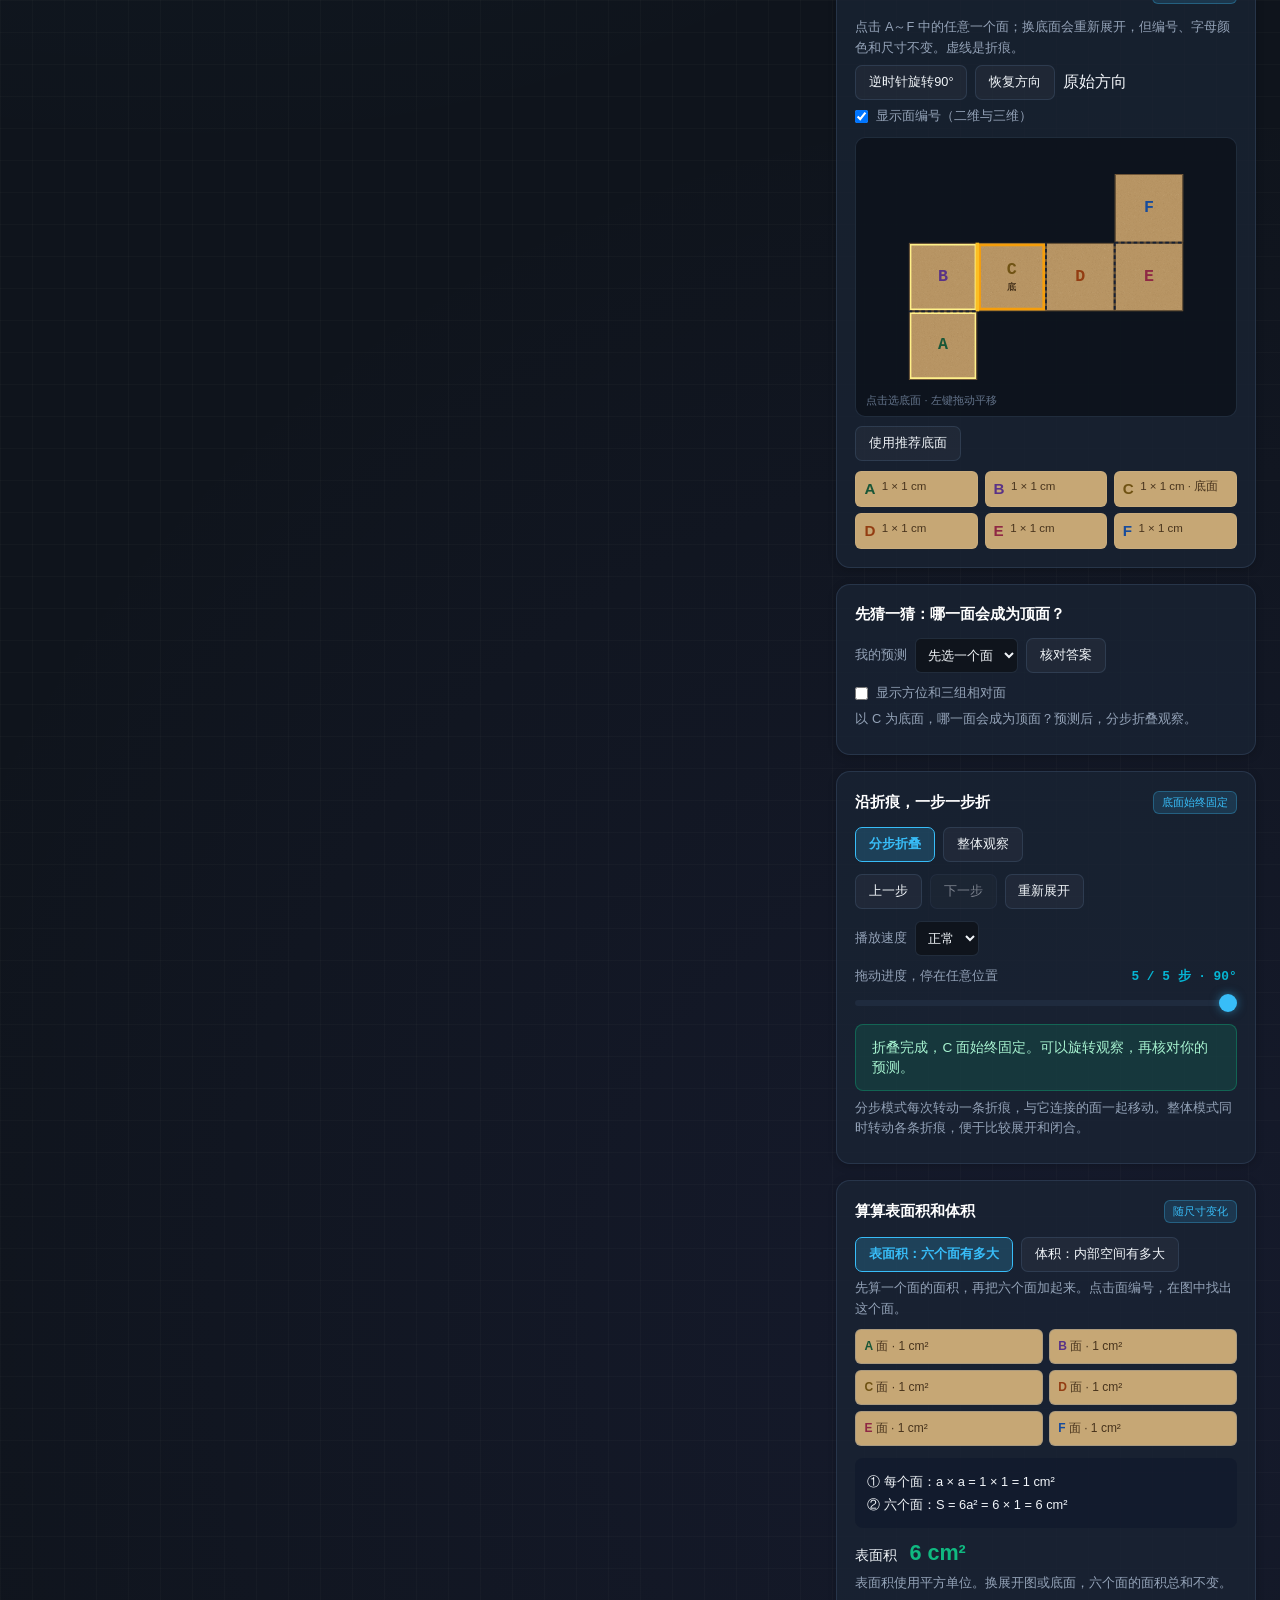
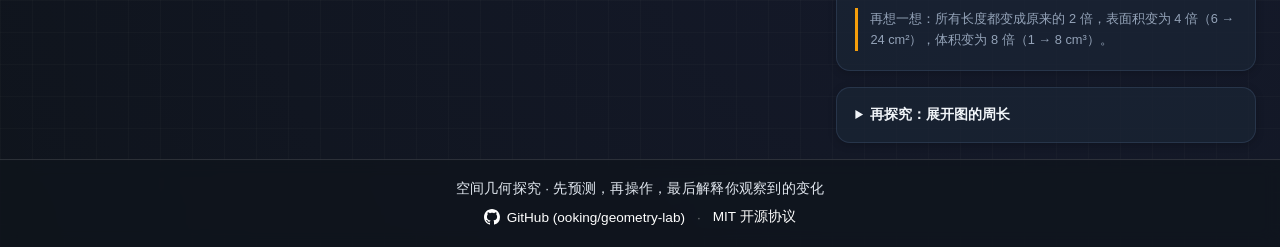
==== commit 5f546908: "✨ feat: 优化用户界面提示与交互，调整样式与说明文本" ====
--- a/index.html
+++ b/index.html
@@ -78,7 +78,7 @@
               <span id="unfold-stage-perimeter-item" hidden>展开图周长 <strong id="unfold-stage-perimeter"></strong></span>
             </div>
             <div class="stage-overlay-tips">
-              <span>🖱️ 拖动旋转 · 滚轮缩放</span>
+              <span>🖱️ 左键旋转 · 右键平移 · 滚轮缩放</span>
               <span>🔤 A～F 对应右侧六个面</span>
               <span>🟡 黄色折痕表示当前步骤</span>
             </div>
@@ -153,12 +153,7 @@
             </div>
             <label class="views-check unfold-face-label-option"><input type="checkbox" id="unfold-show-face-labels" checked>显示面编号（二维与三维）</label>
             <div class="unfold-canvas-2d-box" id="unfold-canvas-2d-box">
-              <div class="canvas-2d-toolbar">
-                <button class="canvas-2d-btn" id="btn-2d-zoomin" title="放大" aria-label="放大展开图">＋</button>
-                <button class="canvas-2d-btn" id="btn-2d-zoomout" title="缩小" aria-label="缩小展开图">－</button>
-                <button class="canvas-2d-btn" id="btn-2d-reset" title="居中" aria-label="展开图居中">⟲</button>
-              </div>
-              <div class="canvas-2d-drag-tip">点击选底面 · 拖动平移 · 按钮或滚轮缩放</div>
+              <div class="canvas-2d-drag-tip">点击选底面 · 左键拖动平移</div>
               <div class="unfold-canvas-stage" id="unfold-canvas-stage"></div>
             </div>
             <button class="btn-outline" id="btn-unfold-recommended" style="margin-top:0.6rem;">使用推荐底面</button>
@@ -256,7 +251,7 @@
           </div>
           <div class="stage-canvas-container" id="canvas-views-container">
             <div class="stage-overlay-tips">
-              <span>🖱️ 拖动旋转 · 滚轮缩放</span>
+              <span>🖱️ 左键旋转 · 右键平移 · 滚轮缩放</span>
               <span>👆 点击方向按钮，与右侧的图比较</span>
             </div>
           </div>
@@ -374,7 +369,7 @@
           </div>
           <div class="stage-canvas-container" id="canvas-section-container">
             <div class="stage-overlay-tips">
-              <span>🖱️ <kbd>拖拽</kbd> 旋转观察视角（不改变截面）</span>
+              <span>🖱️ 左键旋转 · 右键平移 · 滚轮缩放（不改变截面）</span>
               <span>🟡 黄色图形就是切出的截面</span>
             </div>
           </div>
--- a/css/main.css
+++ b/css/main.css
@@ -594,11 +594,12 @@
 .footer-bar {
   text-align: center;
   padding: 1.25rem 1rem;
-  font-size: 0.8rem;
-  color: var(--text-dim);
-  border-top: 1px solid rgba(255, 255, 255, 0.06);
+  font-size: 0.85rem;
+  color: var(--text-main);
+  border-top: 1px solid rgba(255, 255, 255, 0.12);
   margin-top: auto;
-  background: rgba(15, 20, 28, 0.4);
+  background: rgba(15, 20, 28, 0.7);
+  backdrop-filter: blur(8px);
 }
 
 .footer-content {
@@ -607,34 +608,38 @@
   display: flex;
   flex-direction: column;
   align-items: center;
-  gap: 0.5rem;
+  gap: 0.6rem;
 }
 
 .footer-tagline {
-  color: var(--text-muted);
-  font-size: 0.8rem;
+  color: #e2e8f0;
+  font-size: 0.85rem;
+  letter-spacing: 0.02em;
 }
 
 .footer-links {
   display: inline-flex;
   align-items: center;
   justify-content: center;
-  gap: 0.6rem;
+  gap: 0.75rem;
   flex-wrap: wrap;
 }
 
 .footer-link {
   display: inline-flex;
   align-items: center;
-  gap: 0.35rem;
-  color: var(--text-muted);
+  gap: 0.4rem;
+  color: #ffffff;
+  font-weight: 500;
   text-decoration: none;
-  font-size: 0.8rem;
-  transition: color 0.15s ease;
+  font-size: 0.85rem;
+  transition: color 0.15s ease, opacity 0.15s ease;
 }
 
 .footer-link:hover {
   color: var(--accent-blue);
+  text-decoration: underline;
+  text-underline-offset: 3px;
 }
 
 .footer-icon {
@@ -645,7 +650,7 @@
 }
 
 .footer-divider {
-  color: var(--text-dim);
+  color: rgba(255, 255, 255, 0.4);
   user-select: none;
 }
 
--- a/css/lab-modules.css
+++ b/css/lab-modules.css
@@ -577,9 +577,8 @@
   font-weight: bold;
 }
 
-#unfold-canvas-2d-box { touch-action: none; }
+#unfold-canvas-2d-box { touch-action: pan-y; }
 .topview-matrix-cell { font: inherit; color: var(--text-main); width: 100%; }
-.canvas-2d-btn { min-width: 36px; min-height: 36px; }
 .net-rect-face span { white-space: nowrap; font-size: 0.7rem !important; }
 #faces-legend-container { font-size: 0.75rem; line-height: 1.6; }
 
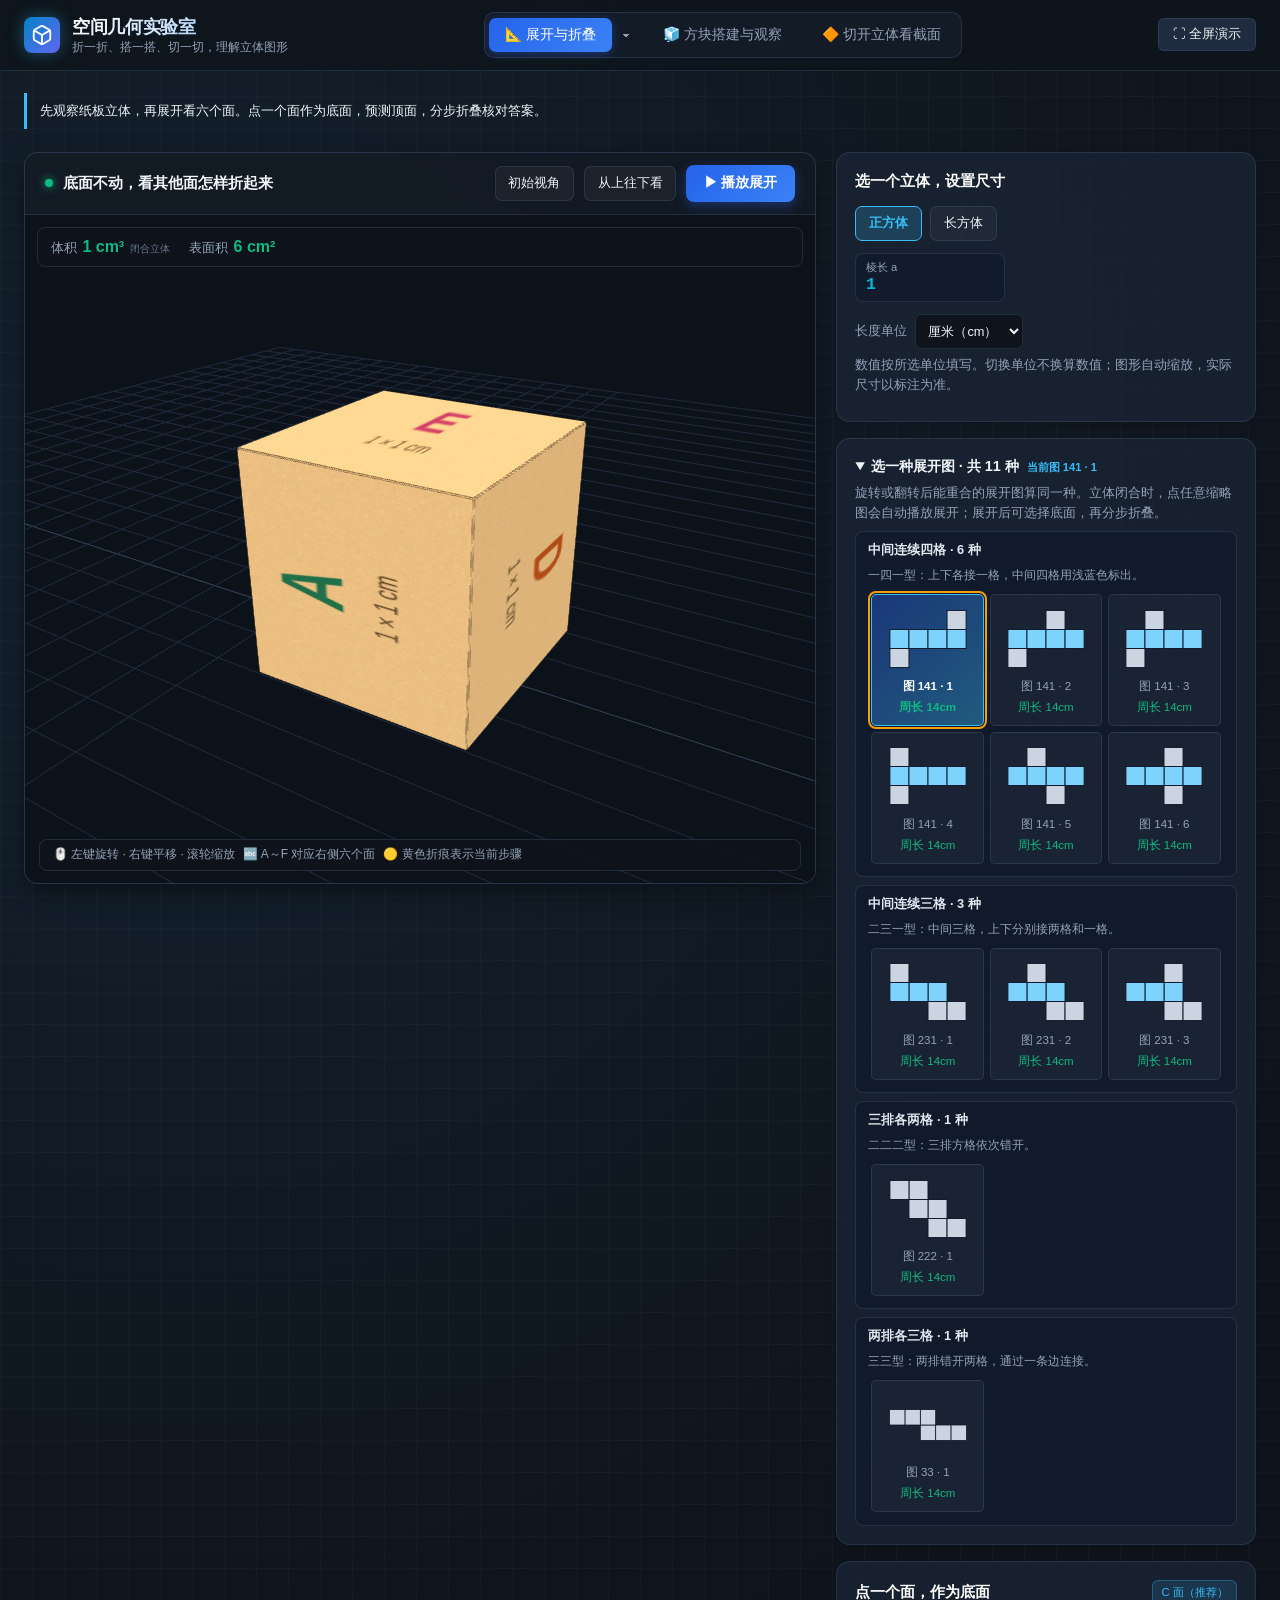
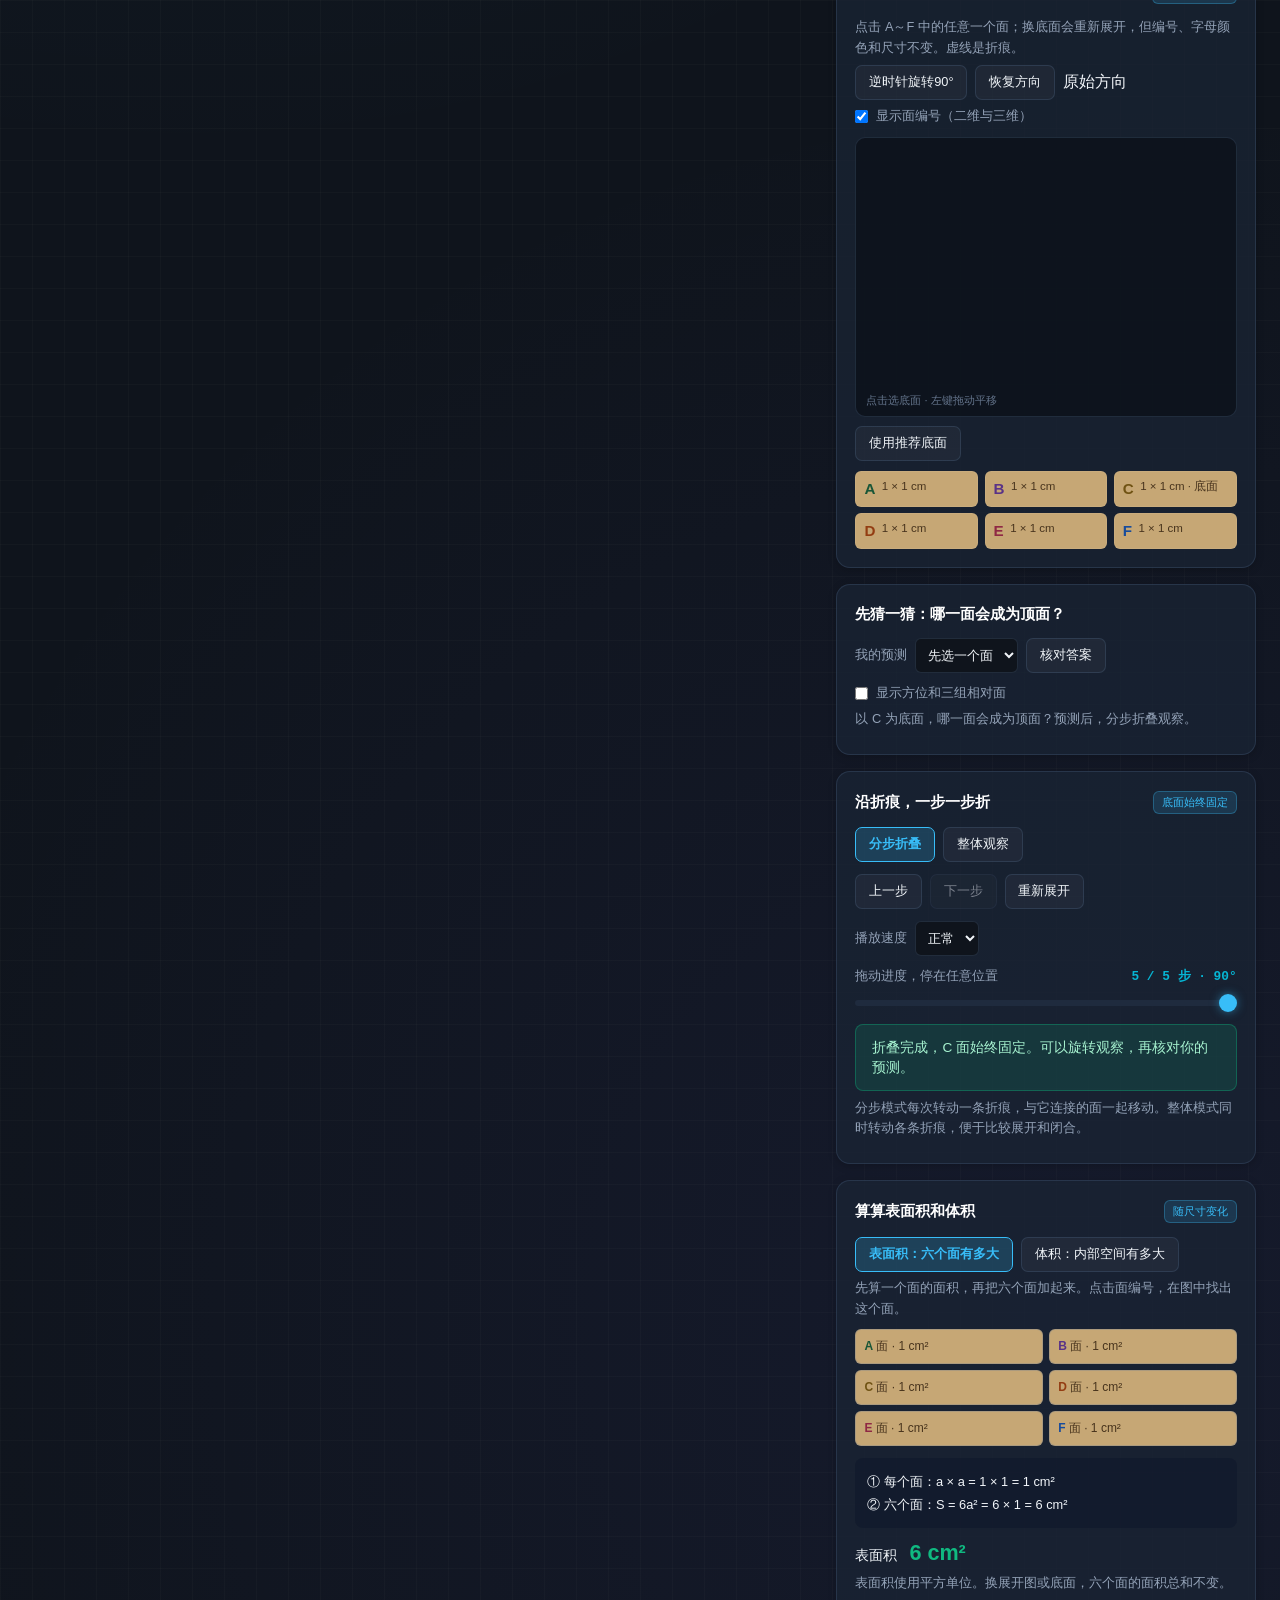
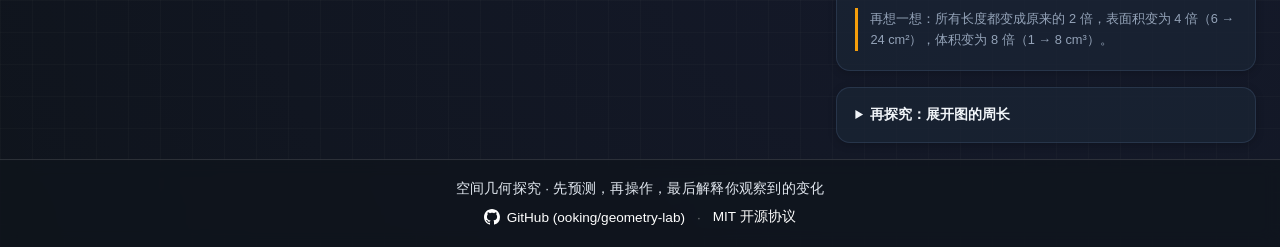
==== commit 4dc8854a: "✨ feat: 更新资源链接，添加版本控制以优化缓存管理" ====
--- a/index.html
+++ b/index.html
@@ -4,9 +4,9 @@
   <meta charset="UTF-8">
   <meta name="viewport" content="width=device-width, initial-scale=1.0">
   <title>空间几何实验室 · 展开、搭建与截面</title>
-  <link rel="stylesheet" href="css/main.css">
-  <link rel="stylesheet" href="css/lab-modules.css">
-  <link rel="stylesheet" href="css/navigation.css">
+  <link rel="stylesheet" href="css/main.css?v=1.0.0">
+  <link rel="stylesheet" href="css/lab-modules.css?v=1.0.0">
+  <link rel="stylesheet" href="css/navigation.css?v=1.0.0">
 </head>
 <body>
 
@@ -475,13 +475,13 @@
   </footer>
 
   <!-- 引入 Three.js 与 OrbitControls (优先本地，缺失时自动 CDN 回退) -->
-  <script src="lib/three.min.js"></script>
+  <script src="lib/three.min.js?v=1.0.0"></script>
   <script>
     if (!window.THREE) {
       document.write('<script src="https://cdnjs.cloudflare.com/ajax/libs/three.js/r128/three.min.js"><\/script>');
     }
   </script>
-  <script src="lib/OrbitControls.js"></script>
+  <script src="lib/OrbitControls.js?v=1.0.0"></script>
   <script>
     if (!window.THREE || !THREE.OrbitControls) {
       document.write('<script src="https://cdn.jsdelivr.net/npm/three@0.128.0/examples/js/controls/OrbitControls.js"><\/script>');
@@ -489,12 +489,12 @@
   </script>
 
   <!-- 业务逻辑脚本 -->
-  <script src="js/lab-common.js"></script>
-  <script src="js/lab-unfold.js"></script>
-  <script src="js/lab-views.js"></script>
-  <script src="js/lab-section.js"></script>
-  <script src="js/navigation.js"></script>
-  <script src="js/app.js"></script>
+  <script src="js/lab-common.js?v=1.0.0"></script>
+  <script src="js/lab-unfold.js?v=1.0.0"></script>
+  <script src="js/lab-views.js?v=1.0.0"></script>
+  <script src="js/lab-section.js?v=1.0.0"></script>
+  <script src="js/navigation.js?v=1.0.0"></script>
+  <script src="js/app.js?v=1.0.0"></script>
 
 </body>
 </html>
